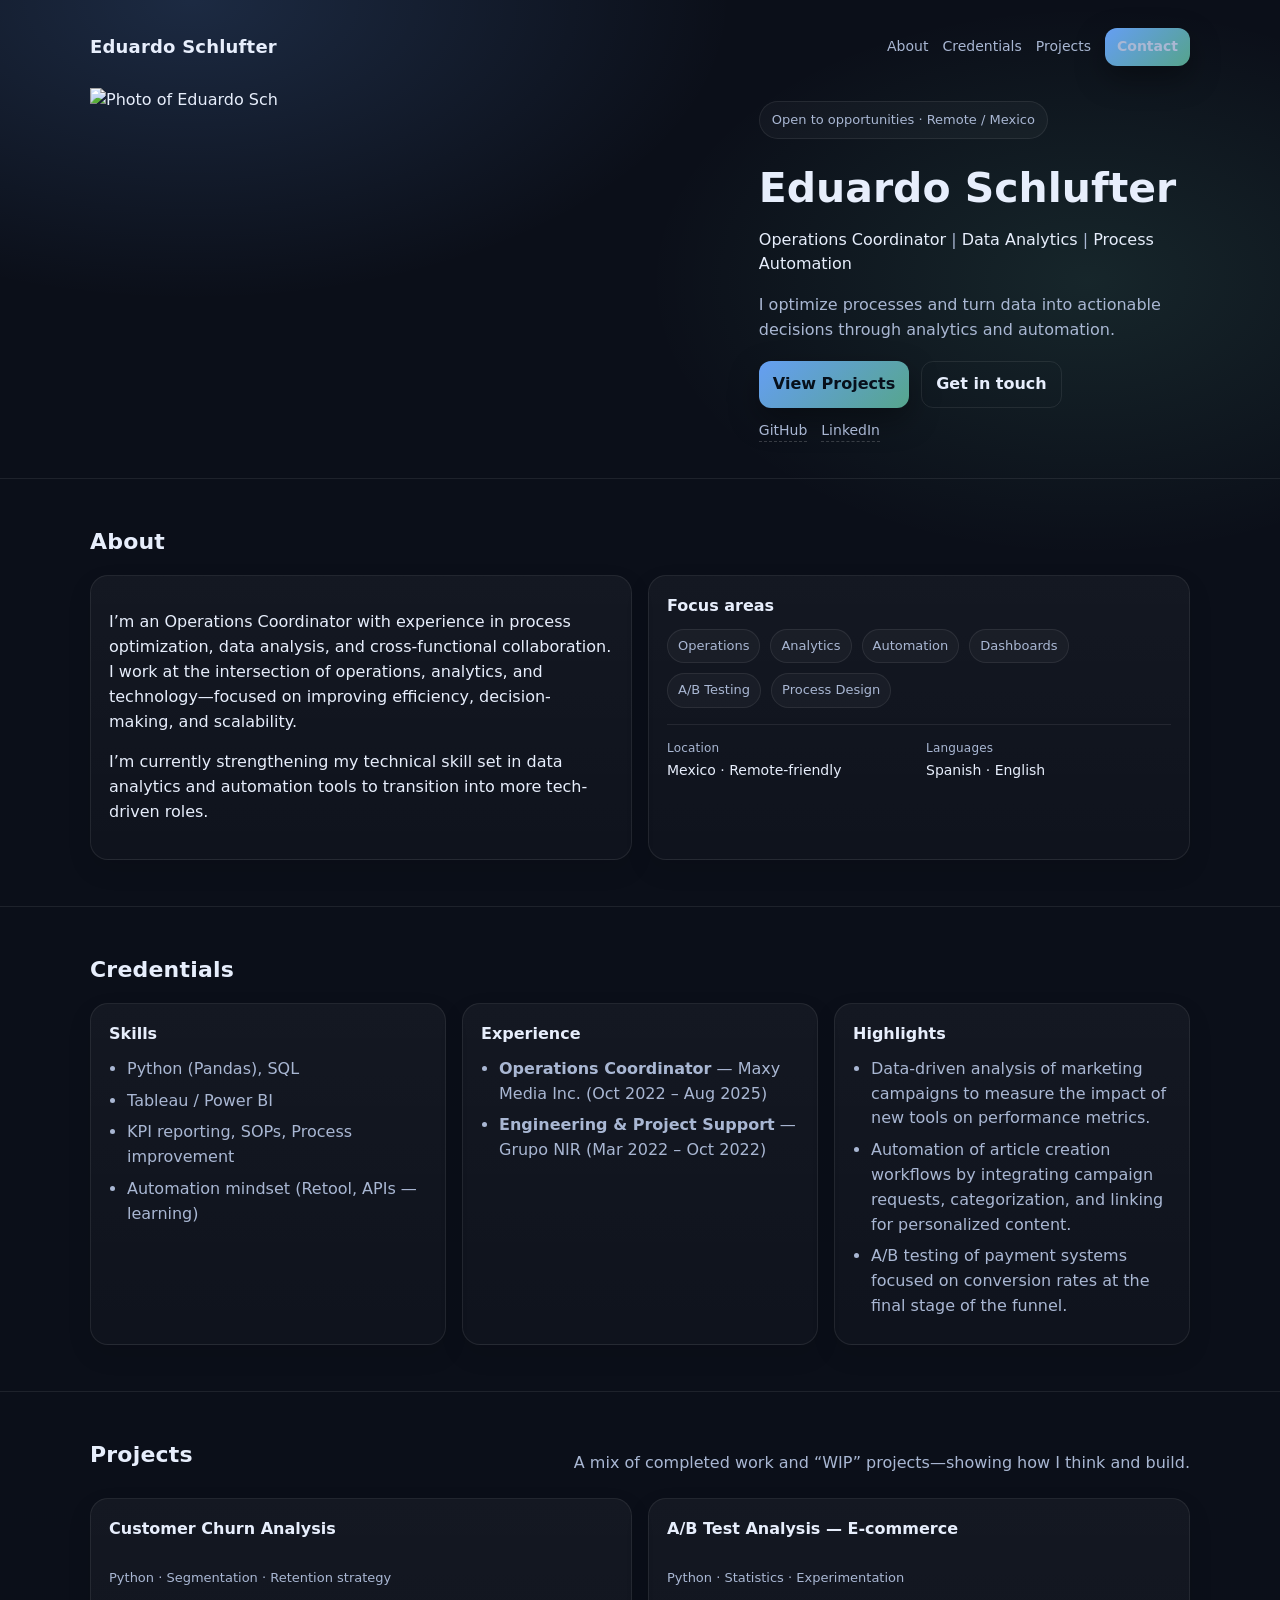
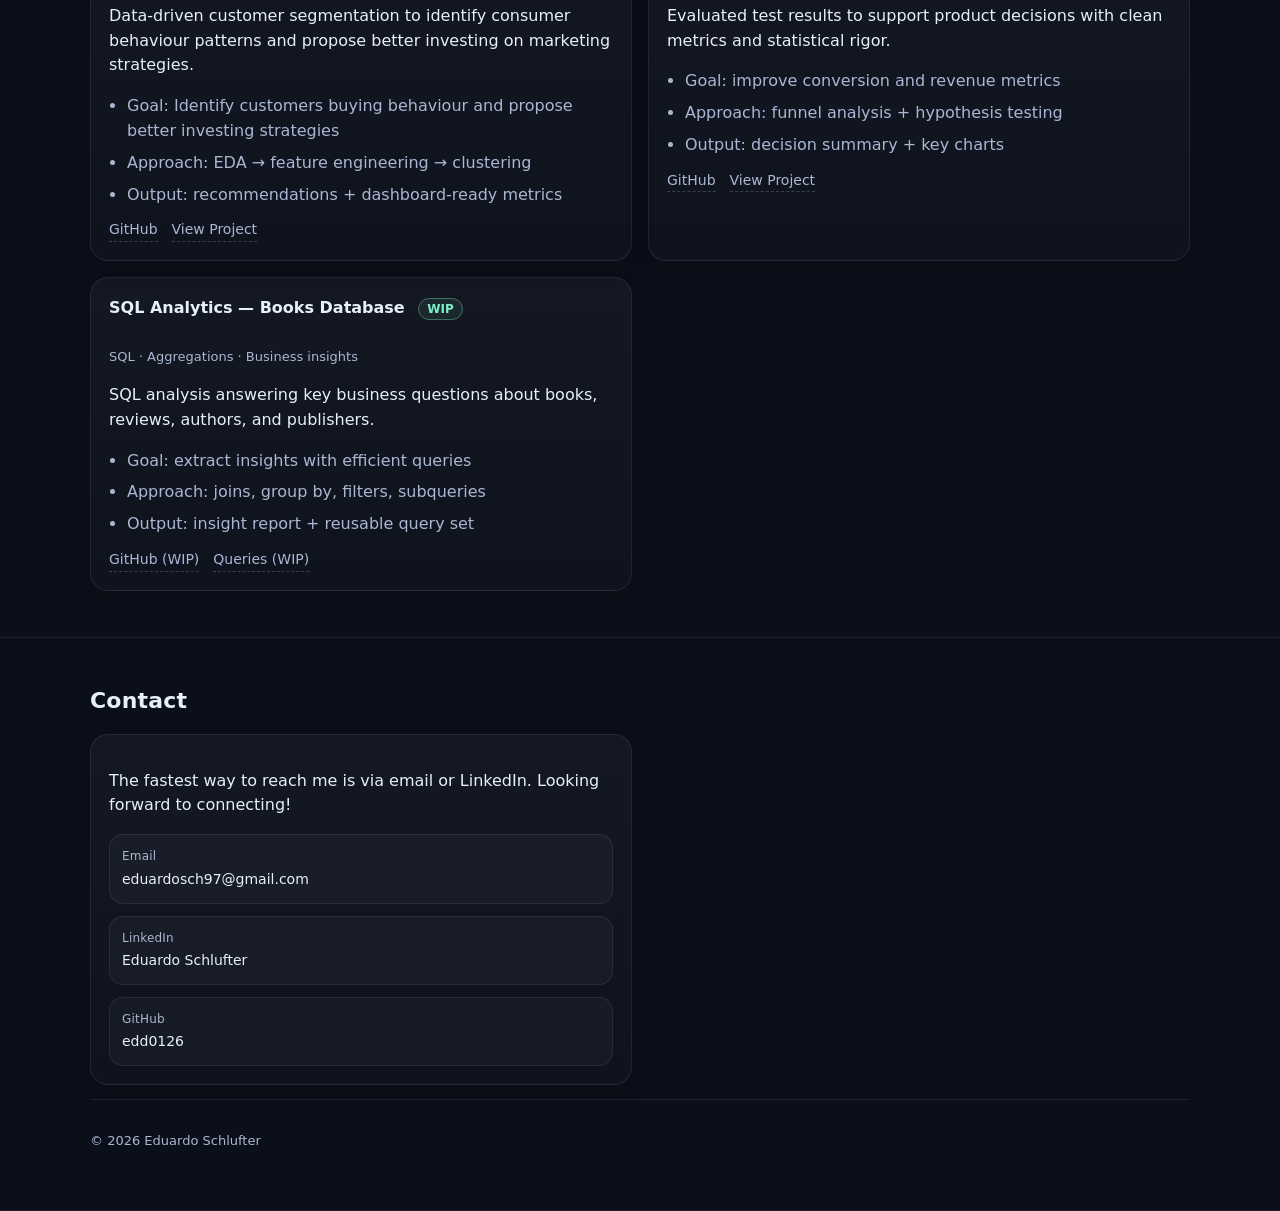
==== index.html @ a1ce22b4 "Update name and content in index.html" ====
<!doctype html>
<html lang="en">
<head>
  <meta charset="UTF-8" />
  <meta name="viewport" content="width=device-width, initial-scale=1.0" />
  <title>Eduardo Sch — Portfolio</title>
  <meta name="description" content="Eduardo Sch — Operations & Data Analytics Portfolio" />
  <link rel="stylesheet" href="style.css" />
</head>

<body>
  <header class="site-header" id="top">
    <div class="container">
      <nav class="nav">
        <a class="brand" href="#top">Eduardo Schlufter</a>

        <div class="nav-links">
          <a href="#about">About</a>
          <a href="#credentials">Credentials</a>
          <a href="#projects">Projects</a>
          <a href="#contact" class="btn btn-small">Contact</a>
        </div>
      </nav>

  <section class="hero hero-photo">
   <div class="hero-photo-left">
    <img class="avatar" src="p-pic.jpg" alt="Photo of Eduardo Sch" />
   </div>

   <div class="hero-photo-right">
    <p class="pill">Open to opportunities · Remote / Mexico</p>

    <h1 class="name">Eduardo Schlufter</h1>
    <p class="role">Operations Coordinator <span class="muted">|</span> Data Analytics <span class="muted">|</span> Process Automation</p>

    <p class="subtitle">
      I optimize processes and turn data into actionable decisions through analytics and automation.
    </p>

   <div class="hero-cta">
      <a class="btn" href="#projects">View Projects</a>
      <a class="btn btn-ghost" href="#contact">Get in touch</a>
   </div>

   <div class="quick-links">
      <a href="https://github.com/edd0126" target="_blank" rel="noreferrer">GitHub</a>
      <a href="#" target="_blank" rel="noreferrer">LinkedIn</a>
   </div>
  </div>
  </section>
    </div>
  </header>

  <main>
    <section class="section" id="about">
      <div class="container">
        <h2>About</h2>
        <div class="grid-2">
          <div class="card">
            <p>
              I’m an Operations Coordinator with experience in process optimization, data analysis, and cross-functional
              collaboration. I work at the intersection of operations, analytics, and technology—focused on improving
              efficiency, decision-making, and scalability.
            </p>
            <p>
              I’m currently strengthening my technical skill set in data analytics and automation tools to transition into
              more tech-driven roles.
            </p>
          </div>

          <div class="card">
            <h3>Focus areas</h3>
            <div class="tags">
              <span class="tag">Operations</span>
              <span class="tag">Analytics</span>
              <span class="tag">Automation</span>
              <span class="tag">Dashboards</span>
              <span class="tag">A/B Testing</span>
              <span class="tag">Process Design</span>
            </div>

            <div class="mini">
              <div>
                <div class="mini-label">Location</div>
                <div class="mini-value">Mexico · Remote-friendly</div>
              </div>
              <div>
                <div class="mini-label">Languages</div>
                <div class="mini-value">Spanish · English</div>
              </div>
            </div>
          </div>
        </div>
      </div>
    </section>

    <section class="section" id="credentials">
      <div class="container">
        <h2>Credentials</h2>

        <div class="grid-3">
          <div class="card">
            <h3>Skills</h3>
            <ul class="bullets">
              <li>Python (Pandas), SQL</li>
              <li>Tableau / Power BI</li>
              <li>KPI reporting, SOPs, Process improvement</li>
              <li>Automation mindset (Retool, APIs — learning)</li>
            </ul>
          </div>

          <div class="card">
            <h3>Experience</h3>
            <ul class="bullets">
              <li><strong>Operations Coordinator</strong> — Maxy Media Inc. (Oct 2022 – Aug 2025)</li>
              <li><strong>Engineering & Project Support</strong> — Grupo NIR (Mar 2022 – Oct 2022)</li>
            </ul>
          </div>

          <div class="card">
            <h3>Highlights</h3>
            <ul class="bullets">
              <li>Data-driven analysis of marketing campaigns to measure the impact of new tools on performance metrics.</li>
              <li>Automation of article creation workflows by integrating campaign requests, categorization, and linking for personalized content.</li>
              <li>A/B testing of payment systems focused on conversion rates at the final stage of the funnel.</li>
            </ul>
          </div>
        </div>
      </div>
    </section>

    <section class="section" id="projects">
      <div class="container">
        <div class="section-head">
          <h2>Projects</h2>
          <p class="section-subtitle">A mix of completed work and “WIP” projects—showing how I think and build.</p>
        </div>

        <div class="projects-grid">
          <article class="card project">
            <div class="project-top">
              <h3>Customer Churn Analysis</h3>
              <p class="project-meta">Python · Segmentation · Retention strategy</p>
            </div>
            <p>
              Data-driven customer segmentation to identify consumer behaviour patterns and propose better investing on marketing strategies.
            </p>
            <ul class="bullets">
              <li>Goal: Identify customers buying behaviour and propose better investing strategies</li>
              <li>Approach: EDA → feature engineering → clustering</li>
              <li>Output: recommendations + dashboard-ready metrics</li>
            </ul>
            <div class="project-links">
              <a href="https://github.com/edd0126/Business-Analysis" target="_blank" rel="noreferrer">GitHub</a>
              <a href="#" target="_blank" rel="noreferrer">View Project</a>
            </div>
          </article>

          <article class="card project">
            <div class="project-top">
              <h3>A/B Test Analysis — E-commerce</h3>
              <p class="project-meta">Python · Statistics · Experimentation</p>
            </div>
            <p>
              Evaluated test results to support product decisions with clean metrics and statistical rigor.
            </p>
            <ul class="bullets">
              <li>Goal: improve conversion and revenue metrics</li>
              <li>Approach: funnel analysis + hypothesis testing</li>
              <li>Output: decision summary + key charts</li>
            </ul>
            <div class="project-links">
              <a href="https://github.com/edd0126/Test-A-A-B/tree/main" target="_blank" rel="noreferrer">GitHub</a>
              <a href="#" target="_blank" rel="noreferrer">View Project</a>
            </div>
          </article>

          <article class="card project">
            <div class="project-top">
              <h3>SQL Analytics — Books Database <span class="badge">WIP</span></h3>
              <p class="project-meta">SQL · Aggregations · Business insights</p>
            </div>
            <p>
              SQL analysis answering key business questions about books, reviews, authors, and publishers.
            </p>
            <ul class="bullets">
              <li>Goal: extract insights with efficient queries</li>
              <li>Approach: joins, group by, filters, subqueries</li>
              <li>Output: insight report + reusable query set</li>
            </ul>
            <div class="project-links">
              <a href="#" target="_blank" rel="noreferrer">GitHub (WIP)</a> 
              <a href="#" target="_blank" rel="noreferrer">Queries (WIP)</a> 
            </div>
          </article>
        </div>
      </div>
    </section>

    <section class="section" id="contact">
      <div class="container">
        <h2>Contact</h2>

        <div class="grid-2">
          <div class="card">
            <p>
              The fastest way to reach me is via email or LinkedIn. Looking forward to connecting!
            </p>

            <div class="contact-list">
              <div class="contact-item">
                <div class="mini-label">Email</div>
                <div class="mini-value"><a href="eduardosch97@gmail.com">eduardosch97@gmail.com</a></div>
              </div>

              <div class="contact-item">
                <div class="mini-label">LinkedIn</div>
                <div class="mini-value"><a href="https://www.linkedin.com/in/eduardo-schlufter-704889116/" target="_blank" rel="noreferrer">Eduardo Schlufter</a></div>
              </div>

              <div class="contact-item">
                <div class="mini-label">GitHub</div>
                <div class="mini-value"><a href="https://github.com/edd0126" target="_blank" rel="noreferrer">edd0126</a></div>
              </div>
            </div>
          </div>
        </div>
        <footer class="footer">
          <p class="muted small">© <span id="year"></span> Eduardo Schlufter</p>
        </footer>
      </div>
    </section>
  </main>

  <script>
    document.getElementById("year").textContent = new Date().getFullYear();
  </script>
</body>
</html>
---- style.css ----
:root{
  --bg: #0b0f19;
  --panel: #0f1629;
  --panel2: #111b33;
  --text: #e7eefc;
  --muted: #a9b7d3;
  --line: rgba(255,255,255,.08);
  --accent: #6aa6ff;
  --accent2: #7cf1c7;
  --shadow: 0 12px 30px rgba(0,0,0,.35);
  --radius: 18px;
}

*{ box-sizing:border-box; }
html{ scroll-behavior:smooth; }
body{
  margin:0;
  font-family: ui-sans-serif, system-ui, -apple-system, Segoe UI, Roboto, Helvetica, Arial, "Apple Color Emoji","Segoe UI Emoji";
  background: radial-gradient(900px 500px at 15% 0%, rgba(106,166,255,.18), transparent 60%),
              radial-gradient(800px 500px at 85% 10%, rgba(124,241,199,.10), transparent 55%),
              var(--bg);
  color: var(--text);
  line-height:1.55;
}

a{ color: var(--text); text-decoration:none; }
a:hover{ color: var(--accent); }

.container{
  width: min(1100px, calc(100% - 40px));
  margin: 0 auto;
}

.site-header{
  padding: 22px 0 36px;
  border-bottom: 1px solid var(--line);
}

.nav{
  display:flex;
  justify-content:space-between;
  align-items:center;
  gap:16px;
  padding: 6px 0 22px;
}

.brand{
  font-weight: 700;
  letter-spacing: .2px;
  font-size: 18px;
}

.nav-links{
  display:flex;
  align-items:center;
  gap: 14px;
}

.nav-links a{
  font-size: 14px;
  color: var(--muted);
}
.nav-links a:hover{ color: var(--text); }

.hero{
  display:grid;
  grid-template-columns: 1.2fr .8fr;
  gap: 22px;
  align-items: start;
}

.pill{
  display:inline-block;
  padding: 8px 12px;
  border: 1px solid var(--line);
  border-radius: 999px;
  color: var(--muted);
  font-size: 13px;
  background: rgba(255,255,255,.03);
}

h1{
  margin: 14px 0 10px;
  font-size: clamp(28px, 3.2vw, 42px);
  line-height: 1.12;
}

.muted{ color: var(--muted); }
.subtitle{
  margin: 0 0 18px;
  color: var(--muted);
  max-width: 58ch;
}

.hero-cta{
  display:flex;
  gap: 12px;
  flex-wrap: wrap;
  margin: 10px 0 10px;
}

.btn{
  display:inline-flex;
  align-items:center;
  justify-content:center;
  padding: 10px 14px;
  border-radius: 12px;
  background: linear-gradient(135deg, rgba(106,166,255,.95), rgba(124,241,199,.65));
  color: #07101b;
  font-weight: 700;
  border: 0;
  box-shadow: var(--shadow);
}

.btn:hover{ filter: brightness(1.03); color:#07101b; }
.btn-ghost{
  background: transparent;
  color: var(--text);
  border: 1px solid var(--line);
  box-shadow: none;
}
.btn-ghost:hover{ color: var(--accent); border-color: rgba(106,166,255,.35); }

.btn-small{
  padding: 8px 12px;
  font-size: 13px;
}

.quick-links{
  display:flex;
  gap: 14px;
  flex-wrap: wrap;
  margin-top: 12px;
}
.quick-links a{
  color: var(--muted);
  font-size: 14px;
  border-bottom: 1px dashed rgba(255,255,255,.18);
}
.quick-links a:hover{ color: var(--text); border-bottom-color: rgba(106,166,255,.6); }

.section{
  padding: 46px 0;
  border-bottom: 1px solid var(--line);
}

.section h2{
  margin: 0 0 16px;
  font-size: 22px;
  letter-spacing: .2px;
}

.section-head{
  display:flex;
  align-items:end;
  justify-content:space-between;
  gap: 14px;
  flex-wrap: wrap;
}

.section-subtitle{
  color: var(--muted);
  margin: 0 0 12px;
  max-width: 62ch;
}

.grid-2{
  display:grid;
  grid-template-columns: 1fr 1fr;
  gap: 16px;
}

.grid-3{
  display:grid;
  grid-template-columns: repeat(3, 1fr);
  gap: 16px;
}

.card{
  background: linear-gradient(180deg, rgba(255,255,255,.04), rgba(255,255,255,.02));
  border: 1px solid var(--line);
  border-radius: var(--radius);
  padding: 18px;
  box-shadow: rgba(0,0,0,.10) 0 10px 25px;
}

.card-highlight{
  background: linear-gradient(180deg, rgba(106,166,255,.10), rgba(124,241,199,.05));
}

h3{
  margin: 0 0 10px;
  font-size: 16px;
}

.bullets{
  margin: 10px 0 0;
  padding-left: 18px;
  color: var(--muted);
}
.bullets li{ margin: 7px 0; }

.tags{
  display:flex;
  flex-wrap: wrap;
  gap: 10px;
  margin-top: 10px;
}

.tag{
  font-size: 13px;
  padding: 6px 10px;
  border-radius: 999px;
  border: 1px solid var(--line);
  color: var(--muted);
  background: rgba(255,255,255,.03);
}

.mini{
  display:grid;
  grid-template-columns: 1fr 1fr;
  gap: 14px;
  margin-top: 16px;
  padding-top: 14px;
  border-top: 1px solid var(--line);
}

.mini-label{
  color: var(--muted);
  font-size: 12px;
  letter-spacing: .2px;
}

.mini-value{
  font-size: 14px;
  margin-top: 3px;
}

.projects-grid{
  display:grid;
  grid-template-columns: repeat(2, 1fr);
  gap: 16px;
  margin-top: 10px;
}

.project .project-meta{
  margin: 6px 0 0;
  color: var(--muted);
  font-size: 13px;
}

.project-top{
  display:flex;
  justify-content:space-between;
  align-items:baseline;
  gap: 10px;
  flex-wrap: wrap;
}

.badge{
  font-size: 12px;
  padding: 3px 8px;
  border-radius: 999px;
  border: 1px solid rgba(124,241,199,.35);
  color: var(--accent2);
  background: rgba(124,241,199,.08);
  margin-left: 8px;
}

.project-links{
  display:flex;
  gap: 14px;
  flex-wrap: wrap;
  margin-top: 12px;
}
.project-links a{
  font-size: 14px;
  color: var(--muted);
  border-bottom: 1px dashed rgba(255,255,255,.18);
}
.project-links a:hover{ color: var(--text); border-bottom-color: rgba(106,166,255,.6); }

.note{
  margin-top: 18px;
  padding: 14px 16px;
  border-radius: var(--radius);
  border: 1px solid var(--line);
  background: rgba(255,255,255,.03);
  color: var(--muted);
}

.contact-list{
  display:grid;
  gap: 12px;
  margin-top: 14px;
}

.contact-item{
  padding: 12px;
  border-radius: 14px;
  border: 1px solid var(--line);
  background: rgba(255,255,255,.03);
}

.small{ font-size: 13px; }

.copybox{
  font-family: ui-monospace, SFMono-Regular, Menlo, Monaco, Consolas, "Liberation Mono", "Courier New", monospace;
  font-size: 13px;
  color: var(--muted);
  border: 1px solid var(--line);
  border-radius: 14px;
  padding: 12px;
  background: rgba(0,0,0,.20);
  white-space: pre-wrap;
}

.footer{
  padding: 18px 0 0;
  margin-top: 14px;
  border-top: 1px solid var(--line);
}

@media (max-width: 900px){
  .hero{ grid-template-columns: 1fr; }
  .grid-2{ grid-template-columns: 1fr; }
  .grid-3{ grid-template-columns: 1fr; }
  .projects-grid{ grid-template-columns: 1fr; }
  .nav-links{ gap: 10px; }
}
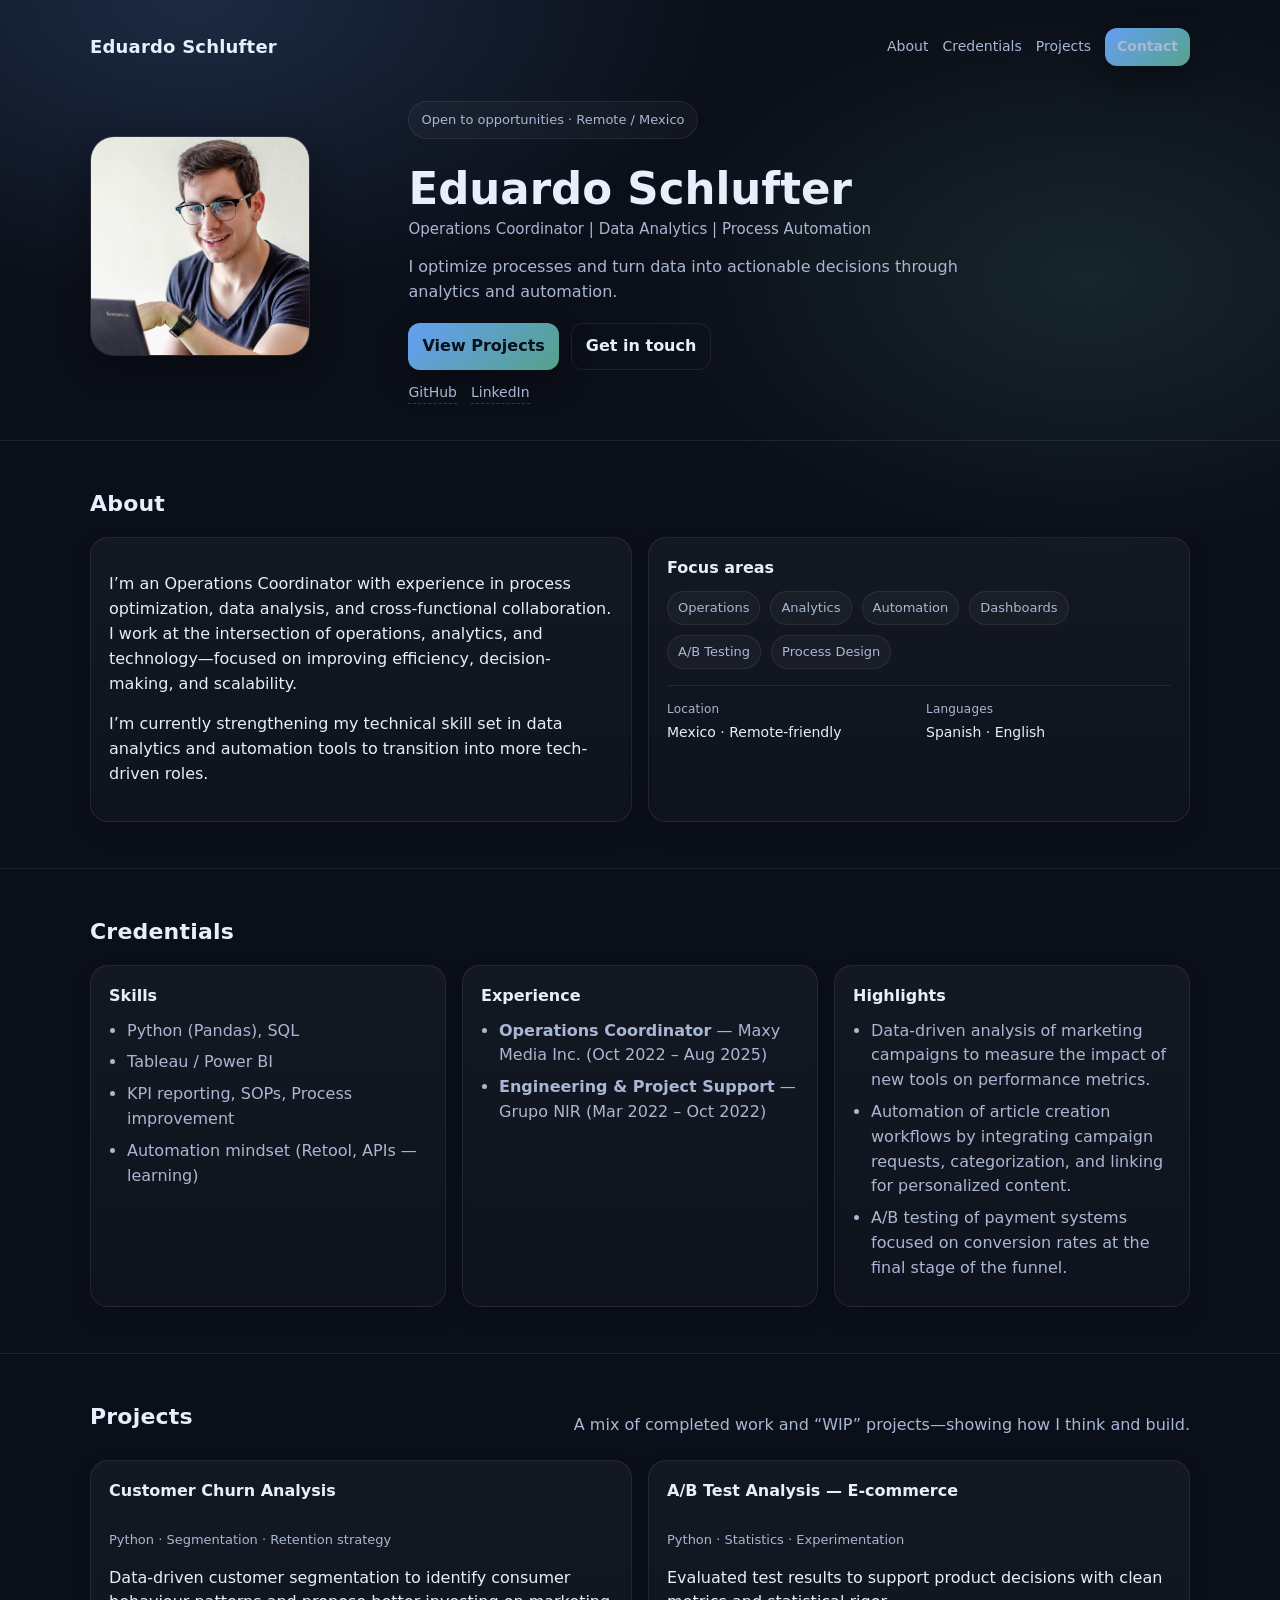
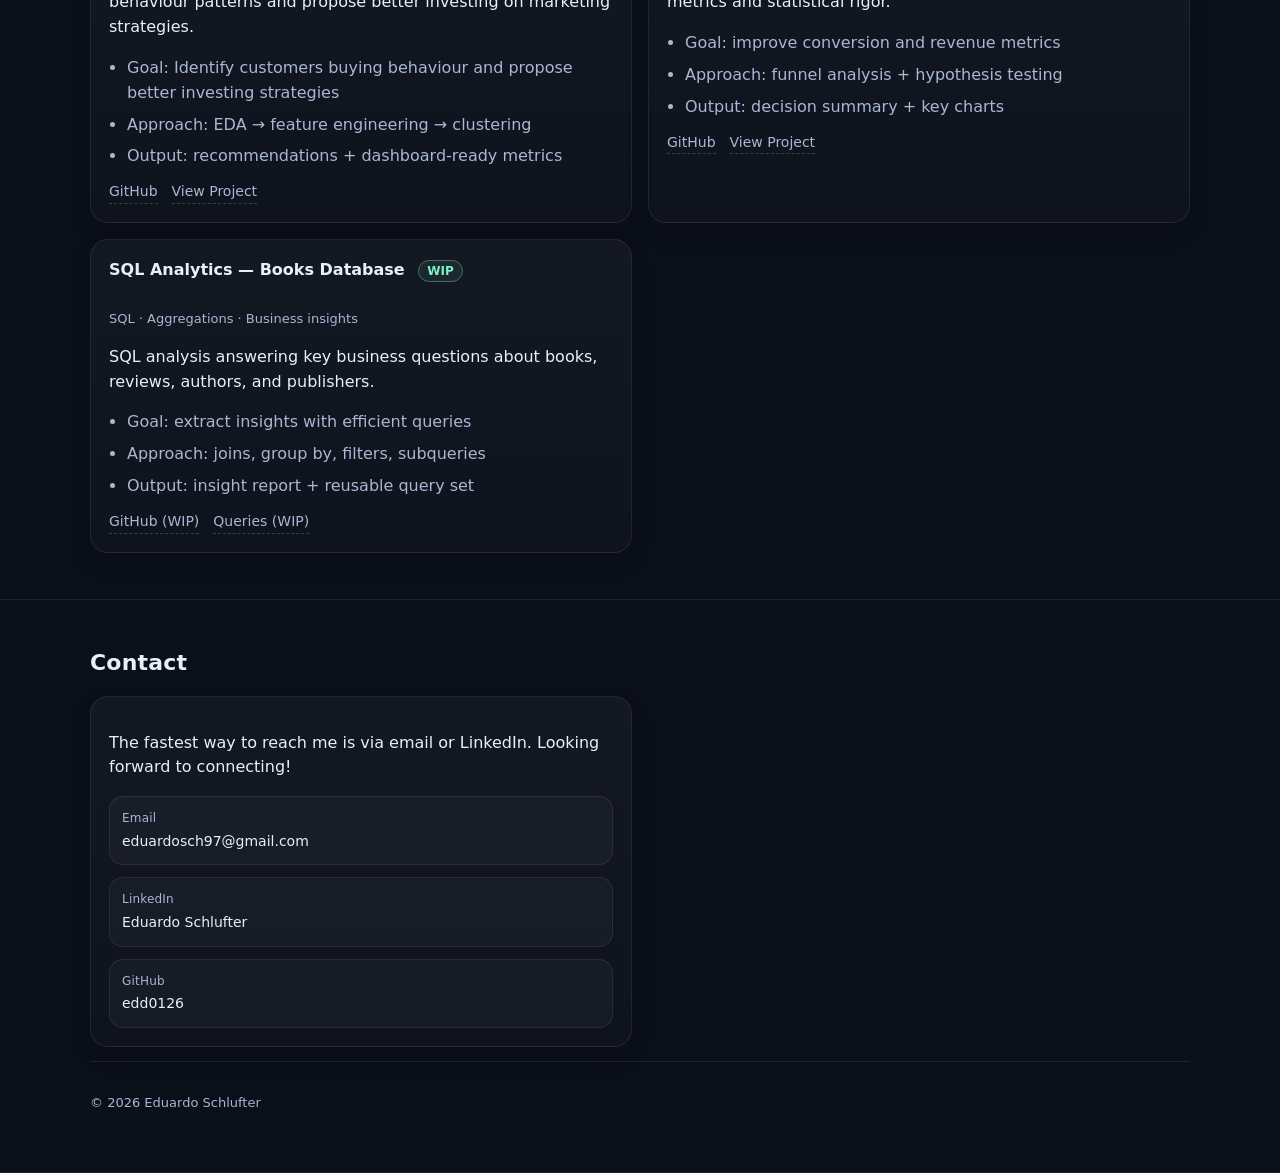
==== commit 40e4e8a9: "Update image source path for avatar" ====
--- a/index.html
+++ b/index.html
@@ -24,7 +24,7 @@
 
   <section class="hero hero-photo">
    <div class="hero-photo-left">
-    <img class="avatar" src="p-pic.jpg" alt="Photo of Eduardo Sch" />
+    <img class="avatar" src="assets/p-pic.jpg" alt="Photo of Eduardo Sch" />
    </div>
 
    <div class="hero-photo-right">
--- a/style.css
+++ b/style.css
@@ -328,3 +328,51 @@
   .projects-grid{ grid-template-columns: 1fr; }
   .nav-links{ gap: 10px; }
 }
+
+.hero-photo{
+  grid-template-columns: 0.55fr 1.45fr;
+  align-items: center;
+}
+
+.hero-photo-left{
+  display:flex;
+  justify-content:flex-start;
+}
+
+.avatar{
+  width: min(220px, 45vw);
+  aspect-ratio: 1 / 1;
+  border-radius: 24px;
+  object-fit: cover;
+  border: 1px solid var(--line);
+  box-shadow: var(--shadow);
+  background: rgba(255,255,255,.03);
+}
+
+.name{
+  margin: 14px 0 6px;
+  font-size: clamp(30px, 3.4vw, 44px);
+  line-height: 1.06;
+}
+
+.role{
+  margin: 0 0 14px;
+  color: var(--muted);
+  font-size: 15px;
+}
+
+@media (max-width: 900px){
+  .hero-photo{
+    grid-template-columns: 1fr;
+    gap: 16px;
+  }
+  .hero-photo-left{
+    justify-content:center;
+  }
+  .avatar{
+    width: min(240px, 70vw);
+  }
+  .hero-photo-right{
+    text-align: left;
+  }
+}
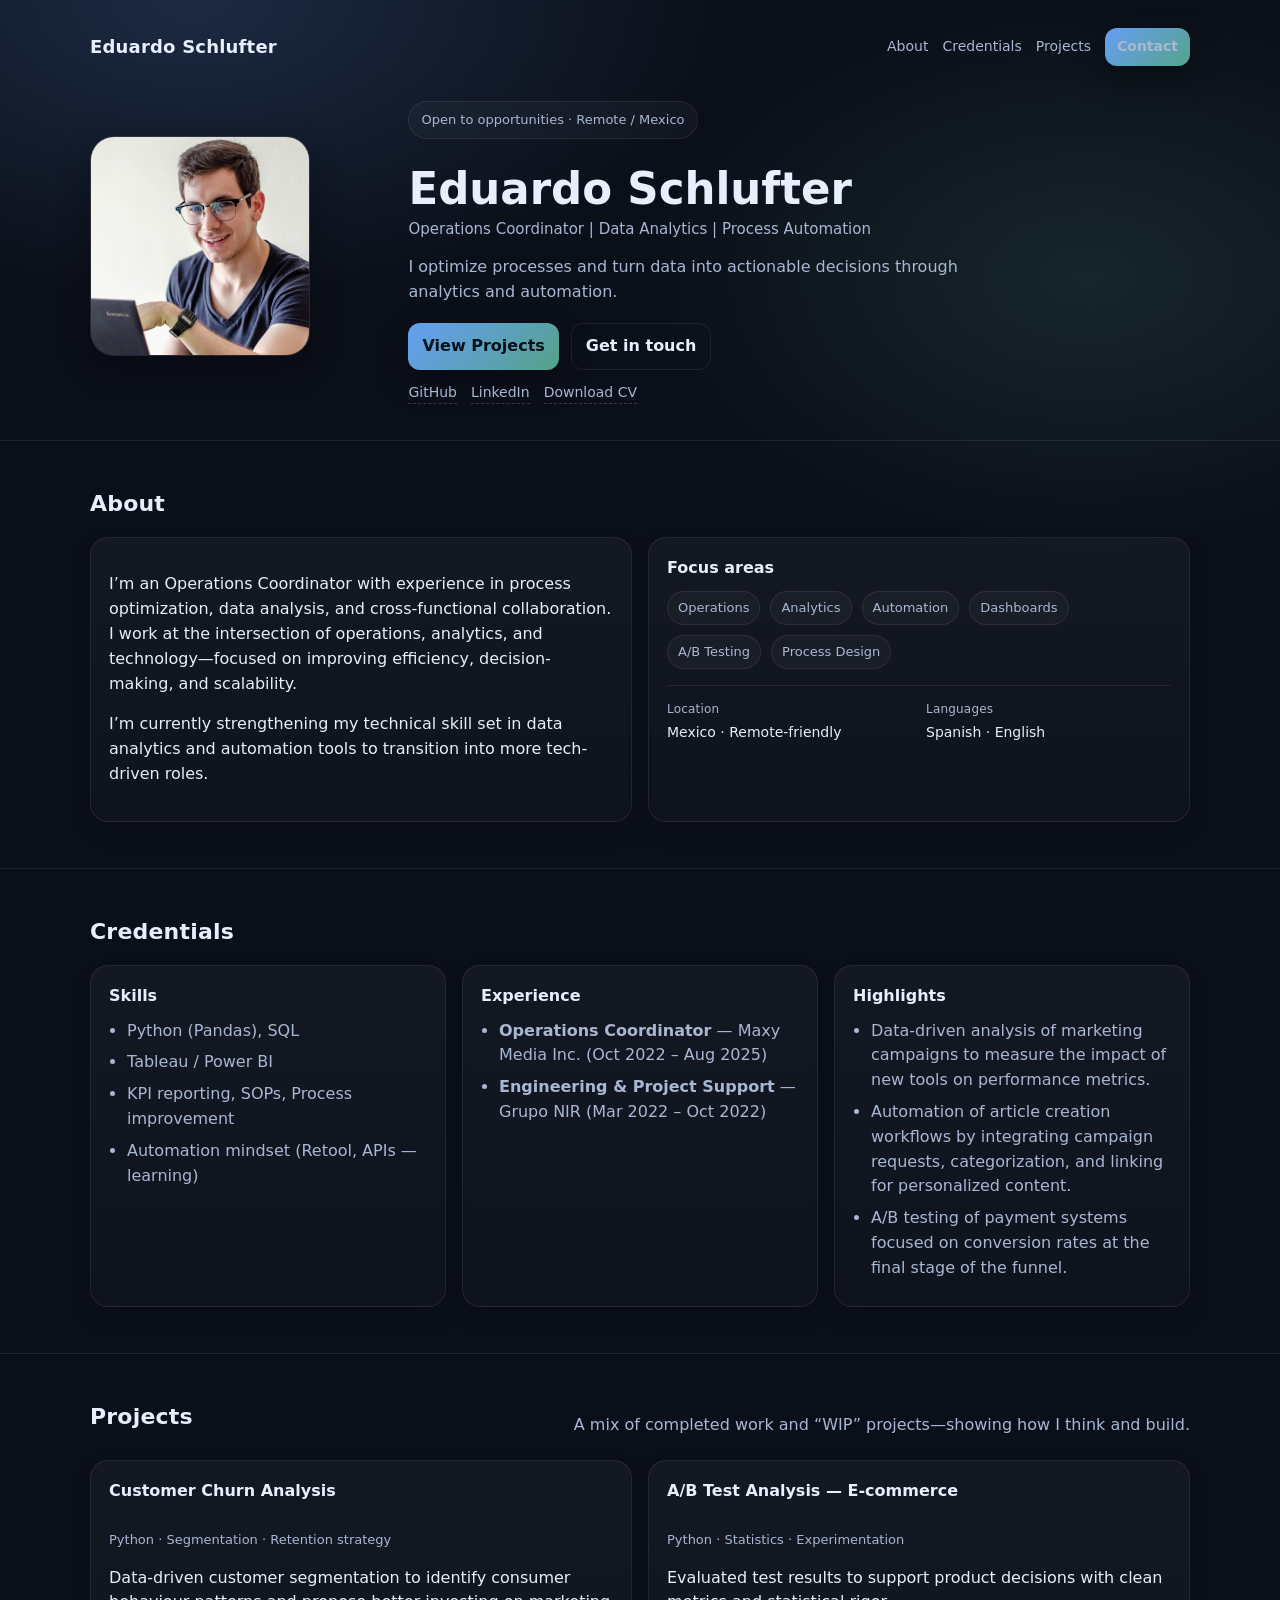
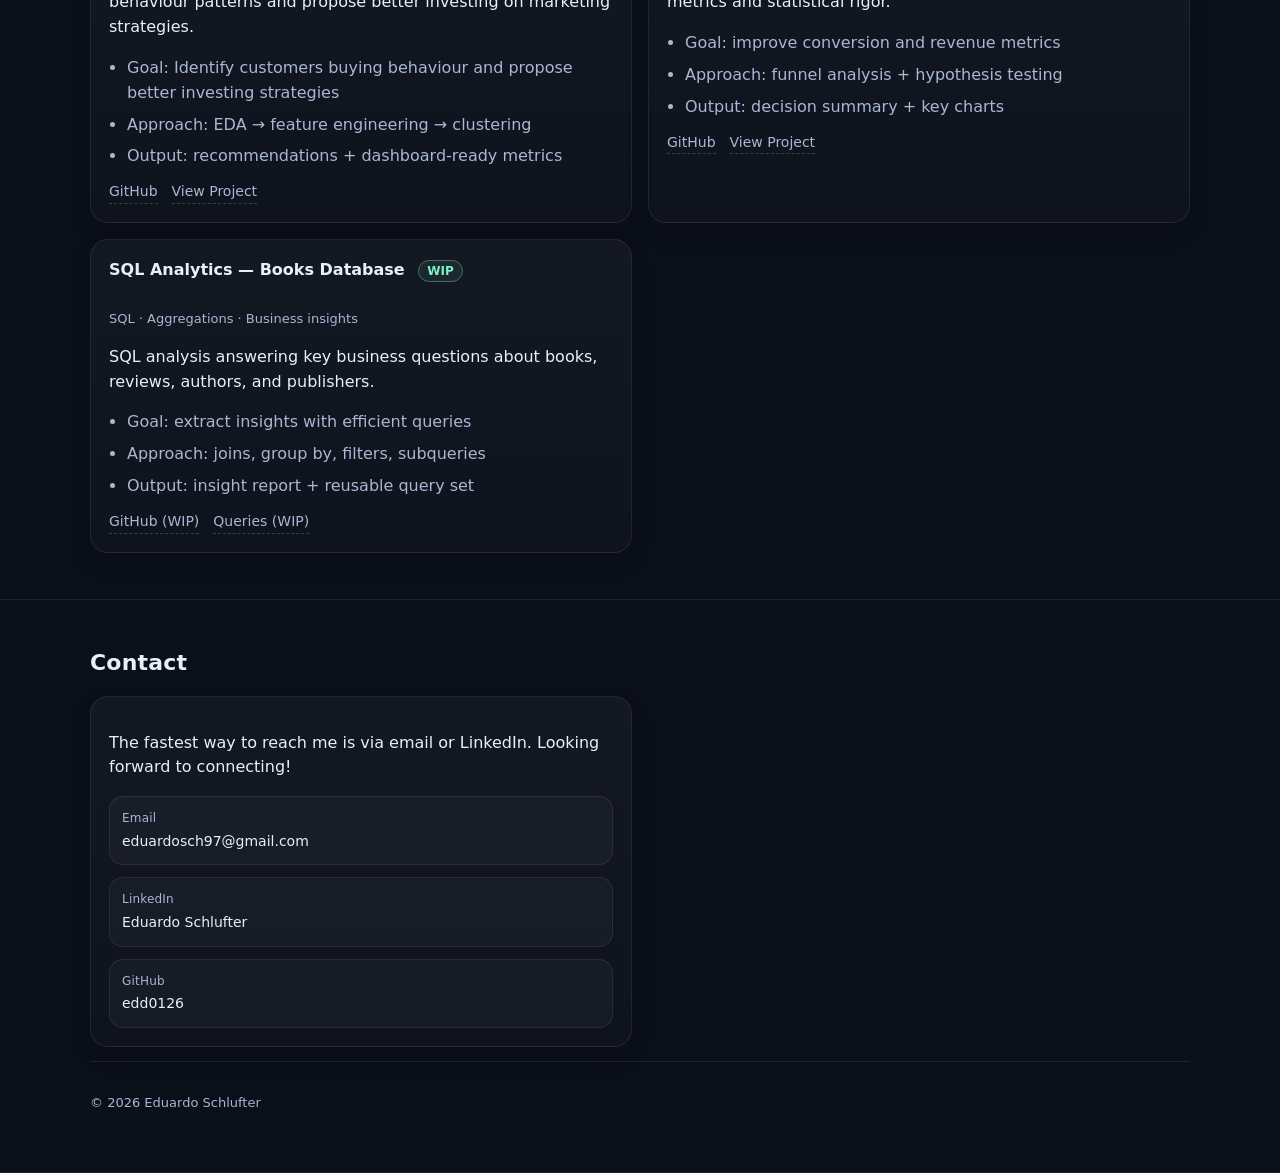
==== commit 0d1b71b1: "Added content on churn-analysis" ====
--- a/index.html
+++ b/index.html
@@ -24,7 +24,7 @@
 
   <section class="hero hero-photo">
    <div class="hero-photo-left">
-    <img class="avatar" src="assets/p-pic.jpg" alt="Photo of Eduardo Sch" />
+    <img class="avatar" src="/assets/p-pic.jpg" alt="Photo of Eduardo Sch" />
    </div>
 
    <div class="hero-photo-right">
@@ -44,7 +44,8 @@
 
    <div class="quick-links">
       <a href="https://github.com/edd0126" target="_blank" rel="noreferrer">GitHub</a>
-      <a href="#" target="_blank" rel="noreferrer">LinkedIn</a>
+      <a href="https://www.linkedin.com/in/eduardo-schlufter-704889116/" target="_blank" rel="noreferrer">LinkedIn</a>
+      <a href="https://drive.google.com/file/d/12-T_VDntnQ95_SvZIrYCv5WUB22SXpeE/view?usp=sharing" target="_blank" rel="noreferrer">Download CV</a>
    </div>
   </div>
   </section>
@@ -152,7 +153,7 @@
             </ul>
             <div class="project-links">
               <a href="https://github.com/edd0126/Business-Analysis" target="_blank" rel="noreferrer">GitHub</a>
-              <a href="#" target="_blank" rel="noreferrer">View Project</a>
+              <a href="/Projects/churn-analysis/" >View Project</a>
             </div>
           </article>
 
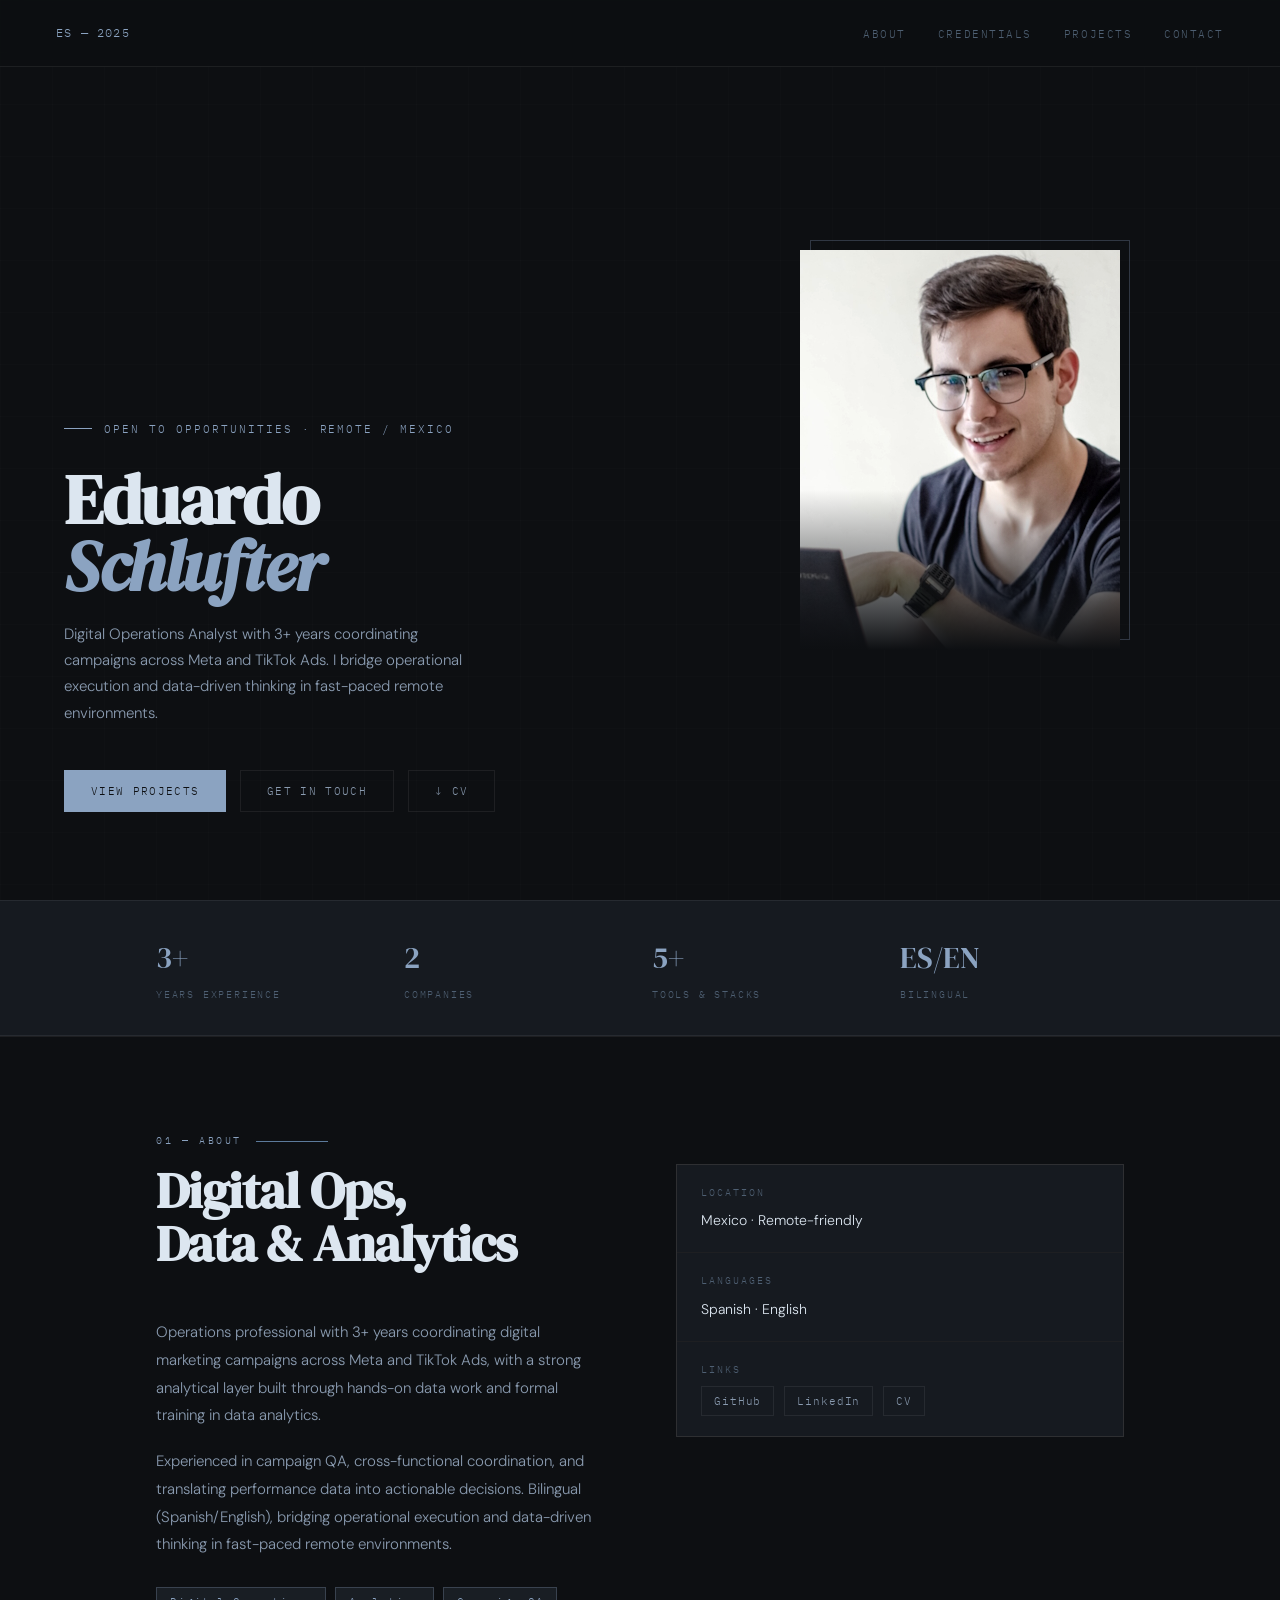
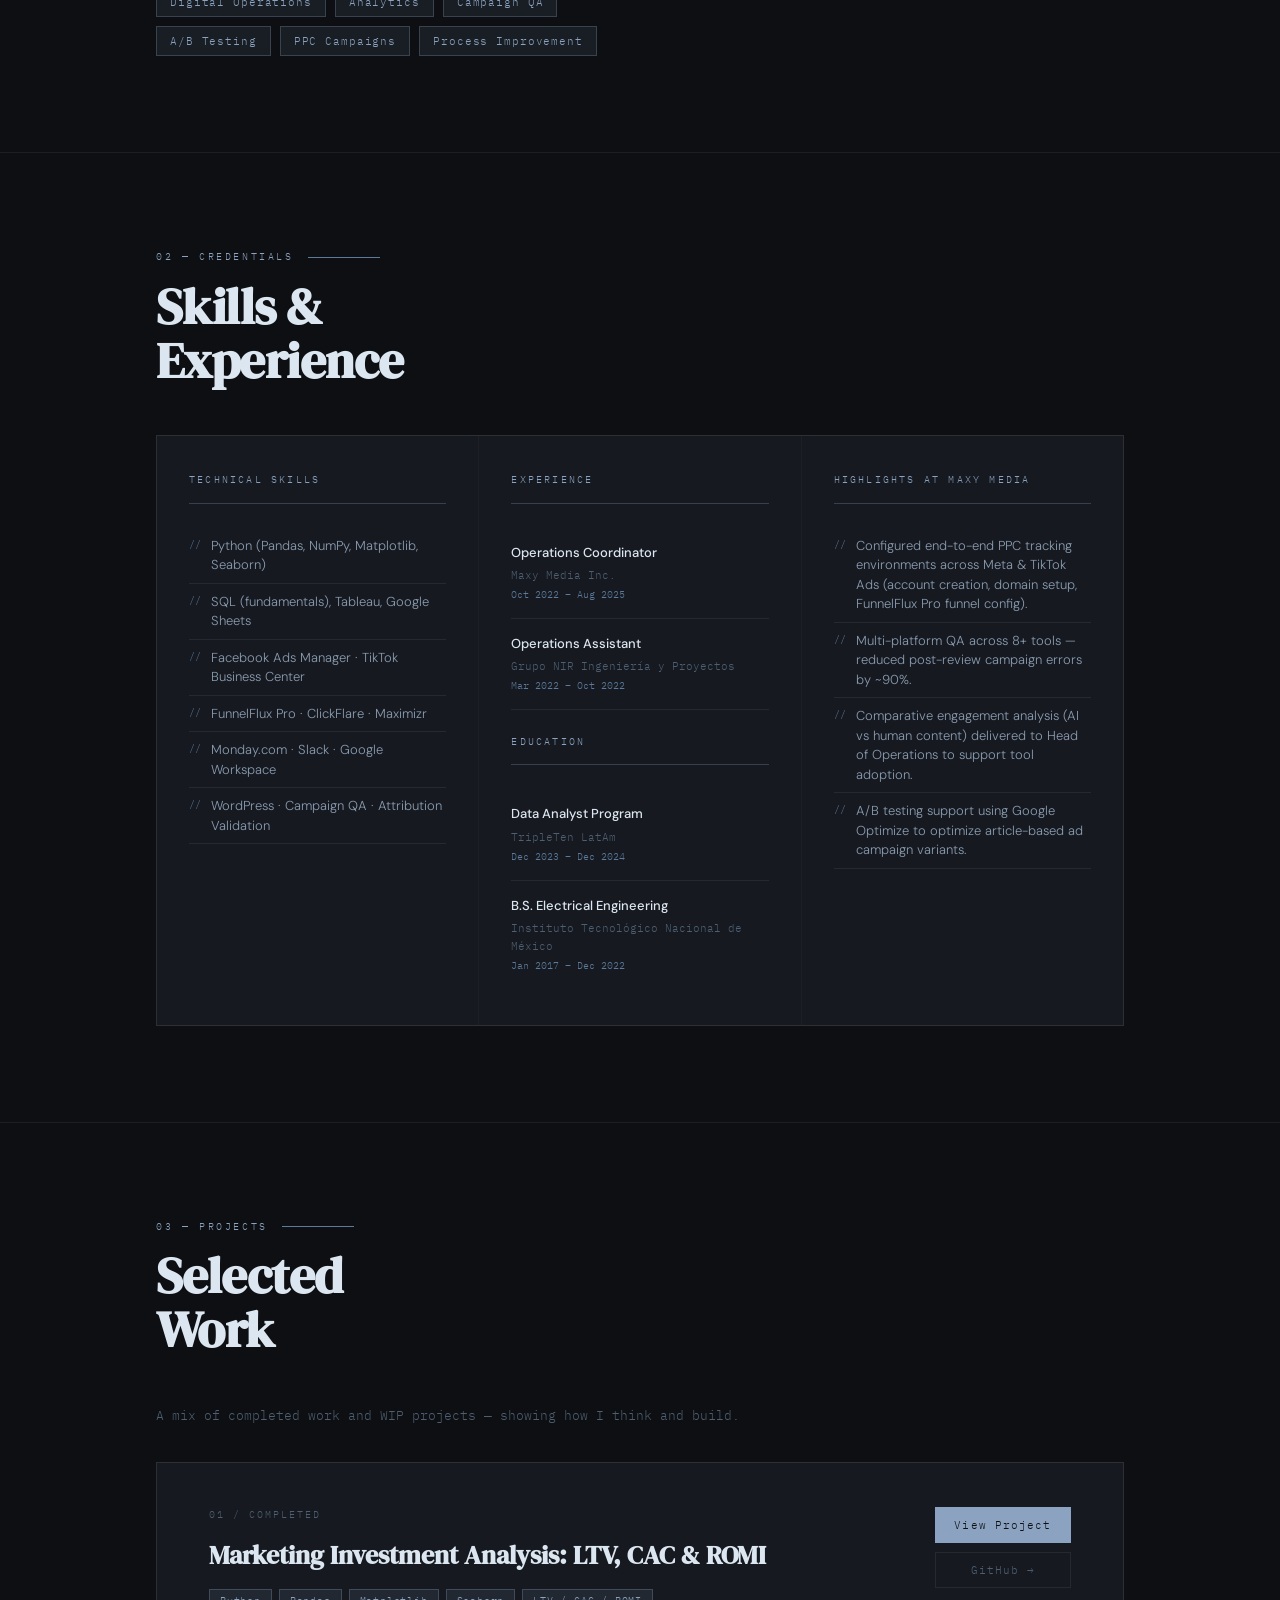
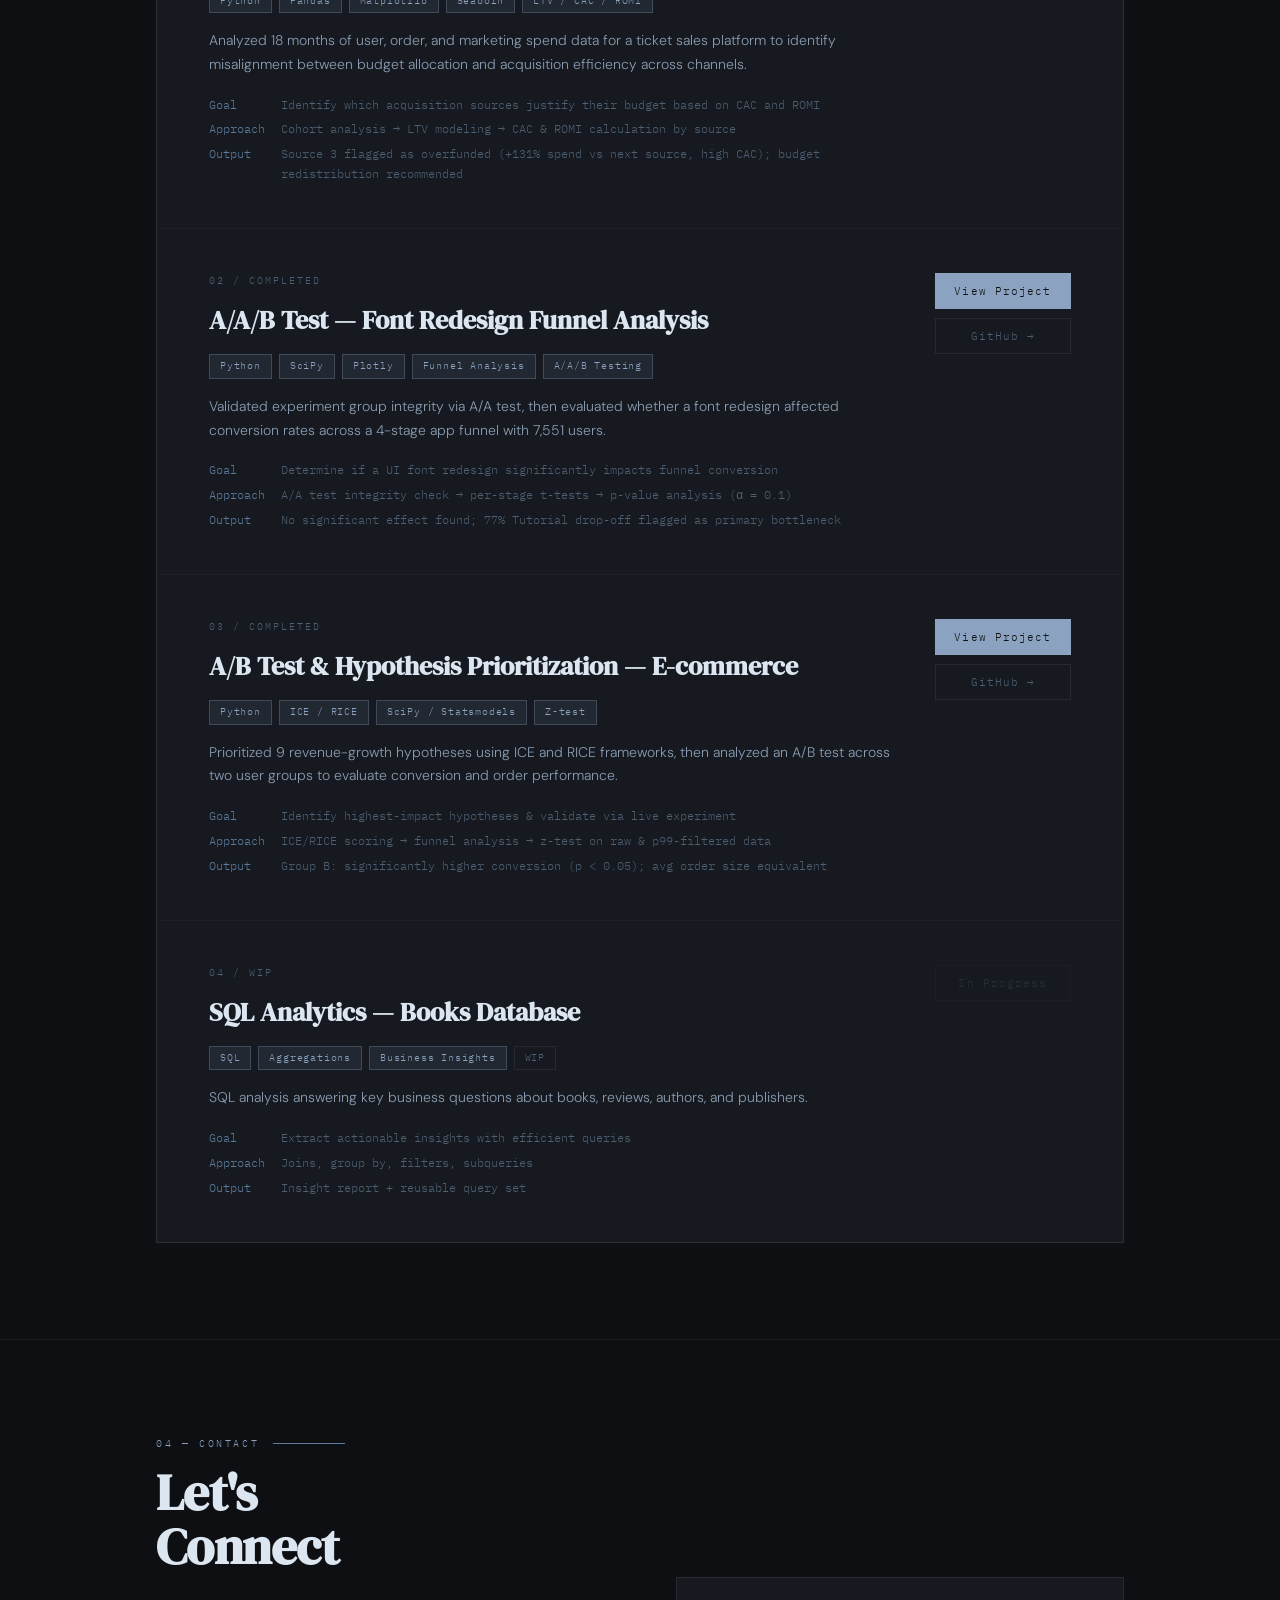
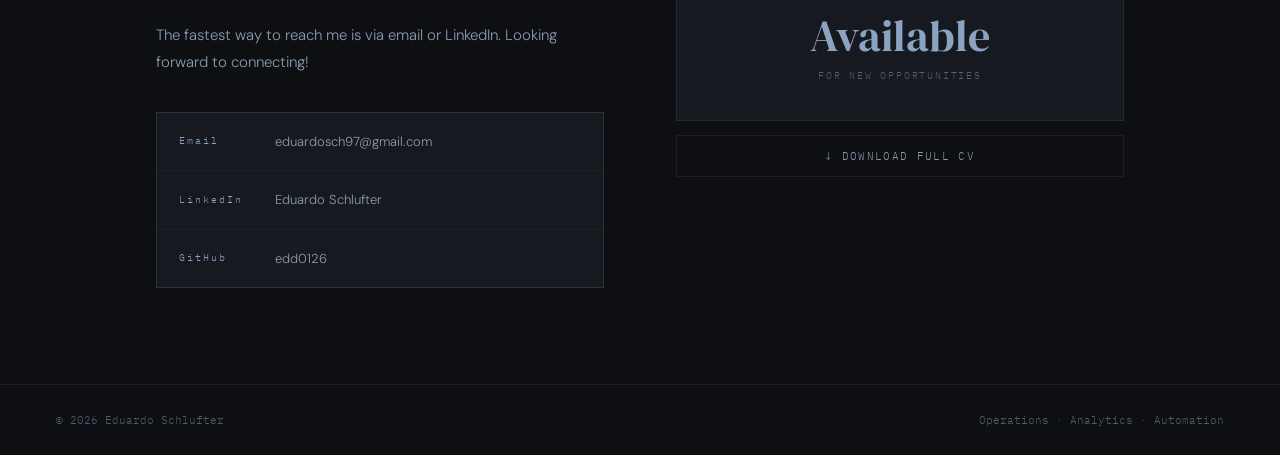
==== commit 1805e166: "Complete overhaul of the UI" ====
--- a/index.html
+++ b/index.html
@@ -1,240 +1,318 @@
-<!doctype html>
+<!DOCTYPE html>
 <html lang="en">
 <head>
   <meta charset="UTF-8" />
   <meta name="viewport" content="width=device-width, initial-scale=1.0" />
-  <title>Eduardo Sch — Portfolio</title>
-  <meta name="description" content="Eduardo Sch — Operations & Data Analytics Portfolio" />
+  <title>Eduardo Schlufter — Portfolio</title>
+  <meta name="description" content="Eduardo Schlufter — Operations Coordinator · Data Analytics · Process Automation" />
+  <link rel="preconnect" href="https://fonts.googleapis.com" />
+  <link rel="preconnect" href="https://fonts.gstatic.com" crossorigin />
+  <link href="https://fonts.googleapis.com/css2?family=DM+Serif+Display:ital@0;1&family=IBM+Plex+Mono:wght@300;400;500&family=DM+Sans:wght@300;400;500&display=swap" rel="stylesheet" />
   <link rel="stylesheet" href="style.css" />
 </head>
-
 <body>
-  <header class="site-header" id="top">
-    <div class="container">
-      <nav class="nav">
-        <a class="brand" href="#top">Eduardo Schlufter</a>
-
-        <div class="nav-links">
-          <a href="#about">About</a>
-          <a href="#credentials">Credentials</a>
-          <a href="#projects">Projects</a>
-          <a href="#contact" class="btn btn-small">Contact</a>
-        </div>
-      </nav>
-
-  <section class="hero hero-photo">
-   <div class="hero-photo-left">
-    <img class="avatar" src="/assets/p-pic.jpg" alt="Photo of Eduardo Sch" />
-   </div>
-
-   <div class="hero-photo-right">
-    <p class="pill">Open to opportunities · Remote / Mexico</p>
-
-    <h1 class="name">Eduardo Schlufter</h1>
-    <p class="role">Operations Coordinator <span class="muted">|</span> Data Analytics <span class="muted">|</span> Process Automation</p>
-
-    <p class="subtitle">
-      I optimize processes and turn data into actionable decisions through analytics and automation.
-    </p>
-
-   <div class="hero-cta">
-      <a class="btn" href="#projects">View Projects</a>
-      <a class="btn btn-ghost" href="#contact">Get in touch</a>
-   </div>
-
-   <div class="quick-links">
-      <a href="https://github.com/edd0126" target="_blank" rel="noreferrer">GitHub</a>
-      <a href="https://www.linkedin.com/in/eduardo-schlufter-704889116/" target="_blank" rel="noreferrer">LinkedIn</a>
-      <a href="https://drive.google.com/file/d/12-T_VDntnQ95_SvZIrYCv5WUB22SXpeE/view?usp=sharing" target="_blank" rel="noreferrer">Download CV</a>
-   </div>
+
+  <nav>
+    <a href="#top" class="nav-logo">ES — 2025</a>
+    <ul class="nav-links">
+      <li><a href="#about">About</a></li>
+      <li><a href="#credentials">Credentials</a></li>
+      <li><a href="#projects">Projects</a></li>
+      <li><a href="#contact">Contact</a></li>
+    </ul>
+  </nav>
+
+  <!-- ── HERO ── -->
+  <section class="hero" id="top" style="border-top: none;">
+    <div class="hero-left">
+      <div class="hero-tag">Open to opportunities · Remote / Mexico</div>
+      <h1 class="hero-name">Eduardo<br><em>Schlufter</em></h1>
+      <p class="hero-sub">Digital Operations Analyst with 3+ years coordinating campaigns across Meta and TikTok Ads. I bridge operational execution and data-driven thinking in fast-paced remote environments.</p>
+      <div class="hero-actions">
+        <a href="#projects" class="btn btn-primary">View Projects</a>
+        <a href="#contact" class="btn btn-outline">Get in Touch</a>
+        <a href="https://drive.google.com/file/d/12-T_VDntnQ95_SvZIrYCv5WUB22SXpeE/view?usp=sharing" target="_blank" class="btn btn-outline">↓ CV</a>
+      </div>
+    </div>
+    <div class="hero-right">
+      <div class="hero-photo-wrap">
+        <img src="assets/p-pic.jpg" alt="Eduardo Schlufter" />
+      </div>
+    </div>
+  </section>
+
+  <!-- ── STATS ── -->
+  <div class="stats-bar">
+    <div class="stats-inner">
+      <div class="reveal">
+        <div class="stat-val">3+</div>
+        <div class="stat-lbl">Years Experience</div>
+      </div>
+      <div class="reveal d1">
+        <div class="stat-val">2</div>
+        <div class="stat-lbl">Companies</div>
+      </div>
+      <div class="reveal d2">
+        <div class="stat-val">5+</div>
+        <div class="stat-lbl">Tools & Stacks</div>
+      </div>
+      <div class="reveal d3">
+        <div class="stat-val">ES/EN</div>
+        <div class="stat-lbl">Bilingual</div>
+      </div>
+    </div>
   </div>
-  </section>
-    </div>
-  </header>
-
-  <main>
-    <section class="section" id="about">
-      <div class="container">
-        <h2>About</h2>
-        <div class="grid-2">
-          <div class="card">
-            <p>
-              I’m an Operations Coordinator with experience in process optimization, data analysis, and cross-functional
-              collaboration. I work at the intersection of operations, analytics, and technology—focused on improving
-              efficiency, decision-making, and scalability.
-            </p>
-            <p>
-              I’m currently strengthening my technical skill set in data analytics and automation tools to transition into
-              more tech-driven roles.
-            </p>
-          </div>
-
-          <div class="card">
-            <h3>Focus areas</h3>
-            <div class="tags">
-              <span class="tag">Operations</span>
-              <span class="tag">Analytics</span>
-              <span class="tag">Automation</span>
-              <span class="tag">Dashboards</span>
-              <span class="tag">A/B Testing</span>
-              <span class="tag">Process Design</span>
-            </div>
-
-            <div class="mini">
-              <div>
-                <div class="mini-label">Location</div>
-                <div class="mini-value">Mexico · Remote-friendly</div>
+
+  <!-- ── ABOUT ── -->
+  <section id="about">
+    <div class="inner">
+      <div class="section-label">01 — About</div>
+      <div class="about-grid">
+        <div>
+          <h2 class="section-title reveal">Digital Ops,<br>Data & Analytics</h2>
+          <div class="about-text reveal">
+            <p>Operations professional with 3+ years coordinating digital marketing campaigns across Meta and TikTok Ads, with a strong analytical layer built through hands-on data work and formal training in data analytics.</p>
+            <p>Experienced in campaign QA, cross-functional coordination, and translating performance data into actionable decisions. Bilingual (Spanish/English), bridging operational execution and data-driven thinking in fast-paced remote environments.</p>
+          </div>
+          <div class="focus-tags reveal">
+            <span class="tag">Digital Operations</span>
+            <span class="tag">Analytics</span>
+            <span class="tag">Campaign QA</span>
+            <span class="tag">A/B Testing</span>
+            <span class="tag">PPC Campaigns</span>
+            <span class="tag">Process Improvement</span>
+          </div>
+        </div>
+        <div class="reveal">
+          <div class="meta-stack">
+            <div class="meta-item">
+              <div class="meta-item-lbl">Location</div>
+              <div class="meta-item-val">Mexico · Remote-friendly</div>
+            </div>
+            <div class="meta-item">
+              <div class="meta-item-lbl">Languages</div>
+              <div class="meta-item-val">Spanish · English</div>
+            </div>
+            <div class="meta-item">
+              <div class="meta-item-lbl">Links</div>
+              <div class="social-row">
+                <a href="https://github.com/edd0126" target="_blank" class="social-link">GitHub</a>
+                <a href="https://www.linkedin.com/in/eduardo-schlufter-704889116/" target="_blank" class="social-link">LinkedIn</a>
+                <a href="https://drive.google.com/file/d/12-T_VDntnQ95_SvZIrYCv5WUB22SXpeE/view?usp=sharing" target="_blank" class="social-link">CV</a>
               </div>
-              <div>
-                <div class="mini-label">Languages</div>
-                <div class="mini-value">Spanish · English</div>
-              </div>
-            </div>
-          </div>
-        </div>
-      </div>
-    </section>
-
-    <section class="section" id="credentials">
-      <div class="container">
-        <h2>Credentials</h2>
-
-        <div class="grid-3">
-          <div class="card">
-            <h3>Skills</h3>
-            <ul class="bullets">
-              <li>Python (Pandas), SQL</li>
-              <li>Tableau / Power BI</li>
-              <li>KPI reporting, SOPs, Process improvement</li>
-              <li>Automation mindset (Retool, APIs — learning)</li>
+            </div>
+          </div>
+        </div>
+      </div>
+    </div>
+  </section>
+
+  <!-- ── CREDENTIALS ── -->
+  <section id="credentials">
+    <div class="inner">
+      <div class="section-label">02 — Credentials</div>
+      <h2 class="section-title reveal">Skills &<br>Experience</h2>
+      <div class="creds-grid reveal">
+        <div class="cred-block">
+          <div class="cred-title">Technical Skills</div>
+          <div class="cred-row">Python (Pandas, NumPy, Matplotlib, Seaborn)</div>
+          <div class="cred-row">SQL (fundamentals), Tableau, Google Sheets</div>
+          <div class="cred-row">Facebook Ads Manager · TikTok Business Center</div>
+          <div class="cred-row">FunnelFlux Pro · ClickFlare · Maximizr</div>
+          <div class="cred-row">Monday.com · Slack · Google Workspace</div>
+          <div class="cred-row">WordPress · Campaign QA · Attribution Validation</div>
+        </div>
+        <div class="cred-block">
+          <div class="cred-title">Experience</div>
+          <div class="exp-item">
+            <div class="exp-title">Operations Coordinator</div>
+            <div class="exp-org">Maxy Media Inc.</div>
+            <div class="exp-date">Oct 2022 – Aug 2025</div>
+          </div>
+          <div class="exp-item">
+            <div class="exp-title">Operations Assistant</div>
+            <div class="exp-org">Grupo NIR Ingeniería y Proyectos</div>
+            <div class="exp-date">Mar 2022 – Oct 2022</div>
+          </div>
+          <div class="cred-title" style="margin-top: 24px;">Education</div>
+          <div class="exp-item">
+            <div class="exp-title">Data Analyst Program</div>
+            <div class="exp-org">TripleTen LatAm</div>
+            <div class="exp-date">Dec 2023 – Dec 2024</div>
+          </div>
+          <div class="exp-item">
+            <div class="exp-title">B.S. Electrical Engineering</div>
+            <div class="exp-org">Instituto Tecnológico Nacional de México</div>
+            <div class="exp-date">Jan 2017 – Dec 2022</div>
+          </div>
+        </div>
+        <div class="cred-block">
+          <div class="cred-title">Highlights at Maxy Media</div>
+          <div class="cred-row">Configured end-to-end PPC tracking environments across Meta & TikTok Ads (account creation, domain setup, FunnelFlux Pro funnel config).</div>
+          <div class="cred-row">Multi-platform QA across 8+ tools — reduced post-review campaign errors by ~90%.</div>
+          <div class="cred-row">Comparative engagement analysis (AI vs human content) delivered to Head of Operations to support tool adoption.</div>
+          <div class="cred-row">A/B testing support using Google Optimize to optimize article-based ad campaign variants.</div>
+        </div>
+      </div>
+    </div>
+  </section>
+
+  <!-- ── PROJECTS ── -->
+  <section id="projects">
+    <div class="inner">
+      <div class="section-label">03 — Projects</div>
+      <h2 class="section-title reveal">Selected<br>Work</h2>
+      <p class="reveal" style="font-family: var(--mono); font-size: 13px; color: var(--text-muted); margin-bottom: 36px;">
+        A mix of completed work and WIP projects — showing how I think and build.
+      </p>
+      <div class="projects-list">
+
+        <!-- Project 1: Marketing Investment Analysis (NEW) -->
+        <div class="proj-card reveal">
+          <div>
+            <div class="proj-index">01 / COMPLETED</div>
+            <h3 class="proj-name">Marketing Investment Analysis: LTV, CAC & ROMI</h3>
+            <div class="proj-tech">
+              <span class="tech-tag">Python</span>
+              <span class="tech-tag">Pandas</span>
+              <span class="tech-tag">Matplotlib</span>
+              <span class="tech-tag">Seaborn</span>
+              <span class="tech-tag">LTV / CAC / ROMI</span>
+            </div>
+            <p class="proj-desc">Analyzed 18 months of user, order, and marketing spend data for a ticket sales platform to identify misalignment between budget allocation and acquisition efficiency across channels.</p>
+            <ul class="proj-bullets">
+              <li data-k="Goal">Identify which acquisition sources justify their budget based on CAC and ROMI</li>
+              <li data-k="Approach">Cohort analysis → LTV modeling → CAC & ROMI calculation by source</li>
+              <li data-k="Output">Source 3 flagged as overfunded (+131% spend vs next source, high CAC); budget redistribution recommended</li>
             </ul>
           </div>
-
-          <div class="card">
-            <h3>Experience</h3>
-            <ul class="bullets">
-              <li><strong>Operations Coordinator</strong> — Maxy Media Inc. (Oct 2022 – Aug 2025)</li>
-              <li><strong>Engineering & Project Support</strong> — Grupo NIR (Mar 2022 – Oct 2022)</li>
+          <div class="proj-links">
+            <a href="Projects/marketing-analysis/" class="proj-link primary">View Project</a>
+            <a href="https://github.com/edd0126/marketing_investment_analysis_ltv_romi" target="_blank" class="proj-link">GitHub →</a>
+          </div>
+        </div>
+
+        <!-- Project 2: A/A/B Test -->
+        <div class="proj-card reveal d1">
+          <div>
+            <div class="proj-index">02 / COMPLETED</div>
+            <h3 class="proj-name">A/A/B Test — Font Redesign Funnel Analysis</h3>
+            <div class="proj-tech">
+              <span class="tech-tag">Python</span>
+              <span class="tech-tag">SciPy</span>
+              <span class="tech-tag">Plotly</span>
+              <span class="tech-tag">Funnel Analysis</span>
+              <span class="tech-tag">A/A/B Testing</span>
+            </div>
+            <p class="proj-desc">Validated experiment group integrity via A/A test, then evaluated whether a font redesign affected conversion rates across a 4-stage app funnel with 7,551 users.</p>
+            <ul class="proj-bullets">
+              <li data-k="Goal">Determine if a UI font redesign significantly impacts funnel conversion</li>
+              <li data-k="Approach">A/A test integrity check → per-stage t-tests → p-value analysis (α = 0.1)</li>
+              <li data-k="Output">No significant effect found; 77% Tutorial drop-off flagged as primary bottleneck</li>
             </ul>
           </div>
-
-          <div class="card">
-            <h3>Highlights</h3>
-            <ul class="bullets">
-              <li>Data-driven analysis of marketing campaigns to measure the impact of new tools on performance metrics.</li>
-              <li>Automation of article creation workflows by integrating campaign requests, categorization, and linking for personalized content.</li>
-              <li>A/B testing of payment systems focused on conversion rates at the final stage of the funnel.</li>
+          <div class="proj-links">
+            <a href="Projects/aab-test/" class="proj-link primary">View Project</a>
+            <a href="https://github.com/edd0126/aab-test-font-redesign-funnel-analysis" target="_blank" class="proj-link">GitHub →</a>
+          </div>
+        </div>
+
+        <!-- Project 3: A/B Test E-commerce -->
+        <div class="proj-card reveal d2">
+          <div>
+            <div class="proj-index">03 / COMPLETED</div>
+            <h3 class="proj-name">A/B Test & Hypothesis Prioritization — E-commerce</h3>
+            <div class="proj-tech">
+              <span class="tech-tag">Python</span>
+              <span class="tech-tag">ICE / RICE</span>
+              <span class="tech-tag">SciPy / Statsmodels</span>
+              <span class="tech-tag">Z-test</span>
+            </div>
+            <p class="proj-desc">Prioritized 9 revenue-growth hypotheses using ICE and RICE frameworks, then analyzed an A/B test across two user groups to evaluate conversion and order performance.</p>
+            <ul class="proj-bullets">
+              <li data-k="Goal">Identify highest-impact hypotheses & validate via live experiment</li>
+              <li data-k="Approach">ICE/RICE scoring → funnel analysis → z-test on raw & p99-filtered data</li>
+              <li data-k="Output">Group B: significantly higher conversion (p &lt; 0.05); avg order size equivalent</li>
             </ul>
           </div>
-        </div>
-      </div>
-    </section>
-
-    <section class="section" id="projects">
-      <div class="container">
-        <div class="section-head">
-          <h2>Projects</h2>
-          <p class="section-subtitle">A mix of completed work and “WIP” projects—showing how I think and build.</p>
-        </div>
-
-        <div class="projects-grid">
-          <article class="card project">
-            <div class="project-top">
-              <h3>Customer Churn Analysis</h3>
-              <p class="project-meta">Python · Segmentation · Retention strategy</p>
-            </div>
-            <p>
-              Data-driven customer segmentation to identify consumer behaviour patterns and propose better investing on marketing strategies.
-            </p>
-            <ul class="bullets">
-              <li>Goal: Identify customers buying behaviour and propose better investing strategies</li>
-              <li>Approach: EDA → feature engineering → clustering</li>
-              <li>Output: recommendations + dashboard-ready metrics</li>
+          <div class="proj-links">
+            <a href="Projects/ab-test/" class="proj-link primary">View Project</a>
+            <a href="https://github.com/edd0126/ab-test-ecommerce-hypothesis-prioritization" target="_blank" class="proj-link">GitHub →</a>
+          </div>
+        </div>
+
+        <!-- Project 4: SQL WIP -->
+        <div class="proj-card reveal d3">
+          <div>
+            <div class="proj-index">04 / WIP</div>
+            <h3 class="proj-name">SQL Analytics — Books Database</h3>
+            <div class="proj-tech">
+              <span class="tech-tag">SQL</span>
+              <span class="tech-tag">Aggregations</span>
+              <span class="tech-tag">Business Insights</span>
+              <span class="tech-tag wip">WIP</span>
+            </div>
+            <p class="proj-desc">SQL analysis answering key business questions about books, reviews, authors, and publishers.</p>
+            <ul class="proj-bullets">
+              <li data-k="Goal">Extract actionable insights with efficient queries</li>
+              <li data-k="Approach">Joins, group by, filters, subqueries</li>
+              <li data-k="Output">Insight report + reusable query set</li>
             </ul>
-            <div class="project-links">
-              <a href="https://github.com/edd0126/Business-Analysis" target="_blank" rel="noreferrer">GitHub</a>
-              <a href="/Projects/churn-analysis/" >View Project</a>
-            </div>
-          </article>
-
-          <article class="card project">
-            <div class="project-top">
-              <h3>A/B Test Analysis — E-commerce</h3>
-              <p class="project-meta">Python · Statistics · Experimentation</p>
-            </div>
-            <p>
-              Evaluated test results to support product decisions with clean metrics and statistical rigor.
-            </p>
-            <ul class="bullets">
-              <li>Goal: improve conversion and revenue metrics</li>
-              <li>Approach: funnel analysis + hypothesis testing</li>
-              <li>Output: decision summary + key charts</li>
-            </ul>
-            <div class="project-links">
-              <a href="https://github.com/edd0126/Test-A-A-B/tree/main" target="_blank" rel="noreferrer">GitHub</a>
-              <a href="#" target="_blank" rel="noreferrer">View Project</a>
-            </div>
-          </article>
-
-          <article class="card project">
-            <div class="project-top">
-              <h3>SQL Analytics — Books Database <span class="badge">WIP</span></h3>
-              <p class="project-meta">SQL · Aggregations · Business insights</p>
-            </div>
-            <p>
-              SQL analysis answering key business questions about books, reviews, authors, and publishers.
-            </p>
-            <ul class="bullets">
-              <li>Goal: extract insights with efficient queries</li>
-              <li>Approach: joins, group by, filters, subqueries</li>
-              <li>Output: insight report + reusable query set</li>
-            </ul>
-            <div class="project-links">
-              <a href="#" target="_blank" rel="noreferrer">GitHub (WIP)</a> 
-              <a href="#" target="_blank" rel="noreferrer">Queries (WIP)</a> 
-            </div>
-          </article>
-        </div>
-      </div>
-    </section>
-
-    <section class="section" id="contact">
-      <div class="container">
-        <h2>Contact</h2>
-
-        <div class="grid-2">
-          <div class="card">
-            <p>
-              The fastest way to reach me is via email or LinkedIn. Looking forward to connecting!
-            </p>
-
-            <div class="contact-list">
-              <div class="contact-item">
-                <div class="mini-label">Email</div>
-                <div class="mini-value"><a href="eduardosch97@gmail.com">eduardosch97@gmail.com</a></div>
-              </div>
-
-              <div class="contact-item">
-                <div class="mini-label">LinkedIn</div>
-                <div class="mini-value"><a href="https://www.linkedin.com/in/eduardo-schlufter-704889116/" target="_blank" rel="noreferrer">Eduardo Schlufter</a></div>
-              </div>
-
-              <div class="contact-item">
-                <div class="mini-label">GitHub</div>
-                <div class="mini-value"><a href="https://github.com/edd0126" target="_blank" rel="noreferrer">edd0126</a></div>
-              </div>
-            </div>
-          </div>
-        </div>
-        <footer class="footer">
-          <p class="muted small">© <span id="year"></span> Eduardo Schlufter</p>
-        </footer>
-      </div>
-    </section>
-  </main>
+          </div>
+          <div class="proj-links">
+            <a href="#" class="proj-link disabled">In Progress</a>
+          </div>
+        </div>
+
+      </div>
+    </div>
+  </section>
+
+  <!-- ── CONTACT ── -->
+  <section id="contact">
+    <div class="inner">
+      <div class="section-label">04 — Contact</div>
+      <div class="contact-grid">
+        <div>
+          <h2 class="section-title reveal">Let's<br>Connect</h2>
+          <p class="contact-note reveal">The fastest way to reach me is via email or LinkedIn. Looking forward to connecting!</p>
+          <div class="contact-methods reveal">
+            <a href="mailto:eduardosch97@gmail.com" class="contact-row">
+              <span class="contact-icon">Email</span>
+              <span class="contact-val">eduardosch97@gmail.com</span>
+            </a>
+            <a href="https://www.linkedin.com/in/eduardo-schlufter-704889116/" target="_blank" class="contact-row">
+              <span class="contact-icon">LinkedIn</span>
+              <span class="contact-val">Eduardo Schlufter</span>
+            </a>
+            <a href="https://github.com/edd0126" target="_blank" class="contact-row">
+              <span class="contact-icon">GitHub</span>
+              <span class="contact-val">edd0126</span>
+            </a>
+          </div>
+        </div>
+        <div class="reveal">
+          <div class="contact-avail">
+            <div class="avail-text">Available</div>
+            <div class="avail-sub">For new opportunities</div>
+          </div>
+          <a href="https://drive.google.com/file/d/12-T_VDntnQ95_SvZIrYCv5WUB22SXpeE/view?usp=sharing" target="_blank" class="btn btn-outline" style="width:100%; justify-content:center;">↓ Download Full CV</a>
+        </div>
+      </div>
+    </div>
+  </section>
+
+  <footer>
+    <span class="footer-txt">© <span id="yr"></span> Eduardo Schlufter</span>
+    <span class="footer-txt">Operations · Analytics · Automation</span>
+  </footer>
 
   <script>
-    document.getElementById("year").textContent = new Date().getFullYear();
+    document.getElementById('yr').textContent = new Date().getFullYear();
+    const obs = new IntersectionObserver(entries => {
+      entries.forEach(e => { if (e.isIntersecting) e.target.classList.add('visible'); });
+    }, { threshold: 0.08, rootMargin: '0px 0px -36px 0px' });
+    document.querySelectorAll('.reveal').forEach(el => obs.observe(el));
   </script>
 </body>
-</html>
+</html>
--- a/style.css
+++ b/style.css
@@ -1,378 +1,367 @@
-:root{
-  --bg: #0b0f19;
-  --panel: #0f1629;
-  --panel2: #111b33;
-  --text: #e7eefc;
-  --muted: #a9b7d3;
-  --line: rgba(255,255,255,.08);
-  --accent: #6aa6ff;
-  --accent2: #7cf1c7;
-  --shadow: 0 12px 30px rgba(0,0,0,.35);
-  --radius: 18px;
-}
-
-*{ box-sizing:border-box; }
-html{ scroll-behavior:smooth; }
-body{
-  margin:0;
-  font-family: ui-sans-serif, system-ui, -apple-system, Segoe UI, Roboto, Helvetica, Arial, "Apple Color Emoji","Segoe UI Emoji";
-  background: radial-gradient(900px 500px at 15% 0%, rgba(106,166,255,.18), transparent 60%),
-              radial-gradient(800px 500px at 85% 10%, rgba(124,241,199,.10), transparent 55%),
-              var(--bg);
+/* ── TOKENS ── */
+:root {
+  --bg:          #0d0f12;
+  --bg2:         #161a20;
+  --bg3:         #1d2330;
+  --border:      rgba(255,255,255,0.07);
+  --border-acc:  rgba(139,163,193,0.28);
+  --acc:         #8ba3c1;
+  --acc-dim:     #5c7a9b;
+  --acc-sub:     rgba(139,163,193,0.10);
+  --text:        #dce6f0;
+  --text-dim:    #8a9bb0;
+  --text-muted:  #4e5f72;
+  --serif:       'DM Serif Display', Georgia, serif;
+  --mono:        'IBM Plex Mono', 'Courier New', monospace;
+  --sans:        'DM Sans', system-ui, sans-serif;
+}
+
+/* ── RESET ── */
+*, *::before, *::after { box-sizing: border-box; margin: 0; padding: 0; }
+html { scroll-behavior: smooth; }
+body {
+  background: var(--bg);
   color: var(--text);
-  line-height:1.55;
-}
-
-a{ color: var(--text); text-decoration:none; }
-a:hover{ color: var(--accent); }
-
-.container{
-  width: min(1100px, calc(100% - 40px));
-  margin: 0 auto;
-}
-
-.site-header{
-  padding: 22px 0 36px;
-  border-bottom: 1px solid var(--line);
-}
-
-.nav{
-  display:flex;
-  justify-content:space-between;
-  align-items:center;
-  gap:16px;
-  padding: 6px 0 22px;
-}
-
-.brand{
-  font-weight: 700;
-  letter-spacing: .2px;
-  font-size: 18px;
-}
-
-.nav-links{
-  display:flex;
-  align-items:center;
-  gap: 14px;
-}
-
-.nav-links a{
-  font-size: 14px;
-  color: var(--muted);
-}
-.nav-links a:hover{ color: var(--text); }
-
-.hero{
-  display:grid;
-  grid-template-columns: 1.2fr .8fr;
-  gap: 22px;
-  align-items: start;
-}
-
-.pill{
-  display:inline-block;
-  padding: 8px 12px;
-  border: 1px solid var(--line);
-  border-radius: 999px;
-  color: var(--muted);
-  font-size: 13px;
-  background: rgba(255,255,255,.03);
-}
-
-h1{
-  margin: 14px 0 10px;
-  font-size: clamp(28px, 3.2vw, 42px);
-  line-height: 1.12;
-}
-
-.muted{ color: var(--muted); }
-.subtitle{
-  margin: 0 0 18px;
-  color: var(--muted);
-  max-width: 58ch;
-}
-
-.hero-cta{
-  display:flex;
-  gap: 12px;
-  flex-wrap: wrap;
-  margin: 10px 0 10px;
-}
-
-.btn{
-  display:inline-flex;
-  align-items:center;
-  justify-content:center;
-  padding: 10px 14px;
-  border-radius: 12px;
-  background: linear-gradient(135deg, rgba(106,166,255,.95), rgba(124,241,199,.65));
-  color: #07101b;
-  font-weight: 700;
-  border: 0;
-  box-shadow: var(--shadow);
-}
-
-.btn:hover{ filter: brightness(1.03); color:#07101b; }
-.btn-ghost{
-  background: transparent;
-  color: var(--text);
-  border: 1px solid var(--line);
-  box-shadow: none;
-}
-.btn-ghost:hover{ color: var(--accent); border-color: rgba(106,166,255,.35); }
-
-.btn-small{
-  padding: 8px 12px;
-  font-size: 13px;
-}
-
-.quick-links{
-  display:flex;
-  gap: 14px;
-  flex-wrap: wrap;
-  margin-top: 12px;
-}
-.quick-links a{
-  color: var(--muted);
-  font-size: 14px;
-  border-bottom: 1px dashed rgba(255,255,255,.18);
-}
-.quick-links a:hover{ color: var(--text); border-bottom-color: rgba(106,166,255,.6); }
-
-.section{
-  padding: 46px 0;
-  border-bottom: 1px solid var(--line);
-}
-
-.section h2{
-  margin: 0 0 16px;
-  font-size: 22px;
-  letter-spacing: .2px;
-}
-
-.section-head{
-  display:flex;
-  align-items:end;
-  justify-content:space-between;
-  gap: 14px;
-  flex-wrap: wrap;
-}
-
-.section-subtitle{
-  color: var(--muted);
-  margin: 0 0 12px;
-  max-width: 62ch;
-}
-
-.grid-2{
-  display:grid;
-  grid-template-columns: 1fr 1fr;
-  gap: 16px;
-}
-
-.grid-3{
-  display:grid;
-  grid-template-columns: repeat(3, 1fr);
-  gap: 16px;
-}
-
-.card{
-  background: linear-gradient(180deg, rgba(255,255,255,.04), rgba(255,255,255,.02));
-  border: 1px solid var(--line);
-  border-radius: var(--radius);
-  padding: 18px;
-  box-shadow: rgba(0,0,0,.10) 0 10px 25px;
-}
-
-.card-highlight{
-  background: linear-gradient(180deg, rgba(106,166,255,.10), rgba(124,241,199,.05));
-}
-
-h3{
-  margin: 0 0 10px;
-  font-size: 16px;
-}
-
-.bullets{
-  margin: 10px 0 0;
-  padding-left: 18px;
-  color: var(--muted);
-}
-.bullets li{ margin: 7px 0; }
-
-.tags{
-  display:flex;
-  flex-wrap: wrap;
-  gap: 10px;
-  margin-top: 10px;
-}
-
-.tag{
-  font-size: 13px;
-  padding: 6px 10px;
-  border-radius: 999px;
-  border: 1px solid var(--line);
-  color: var(--muted);
-  background: rgba(255,255,255,.03);
-}
-
-.mini{
-  display:grid;
-  grid-template-columns: 1fr 1fr;
-  gap: 14px;
-  margin-top: 16px;
-  padding-top: 14px;
-  border-top: 1px solid var(--line);
-}
-
-.mini-label{
-  color: var(--muted);
-  font-size: 12px;
-  letter-spacing: .2px;
-}
-
-.mini-value{
-  font-size: 14px;
-  margin-top: 3px;
-}
-
-.projects-grid{
-  display:grid;
-  grid-template-columns: repeat(2, 1fr);
-  gap: 16px;
-  margin-top: 10px;
-}
-
-.project .project-meta{
-  margin: 6px 0 0;
-  color: var(--muted);
-  font-size: 13px;
-}
-
-.project-top{
-  display:flex;
-  justify-content:space-between;
-  align-items:baseline;
-  gap: 10px;
-  flex-wrap: wrap;
-}
-
-.badge{
-  font-size: 12px;
-  padding: 3px 8px;
-  border-radius: 999px;
-  border: 1px solid rgba(124,241,199,.35);
-  color: var(--accent2);
-  background: rgba(124,241,199,.08);
-  margin-left: 8px;
-}
-
-.project-links{
-  display:flex;
-  gap: 14px;
-  flex-wrap: wrap;
-  margin-top: 12px;
-}
-.project-links a{
-  font-size: 14px;
-  color: var(--muted);
-  border-bottom: 1px dashed rgba(255,255,255,.18);
-}
-.project-links a:hover{ color: var(--text); border-bottom-color: rgba(106,166,255,.6); }
-
-.note{
-  margin-top: 18px;
-  padding: 14px 16px;
-  border-radius: var(--radius);
-  border: 1px solid var(--line);
-  background: rgba(255,255,255,.03);
-  color: var(--muted);
-}
-
-.contact-list{
-  display:grid;
-  gap: 12px;
-  margin-top: 14px;
-}
-
-.contact-item{
-  padding: 12px;
-  border-radius: 14px;
-  border: 1px solid var(--line);
-  background: rgba(255,255,255,.03);
-}
-
-.small{ font-size: 13px; }
-
-.copybox{
-  font-family: ui-monospace, SFMono-Regular, Menlo, Monaco, Consolas, "Liberation Mono", "Courier New", monospace;
-  font-size: 13px;
-  color: var(--muted);
-  border: 1px solid var(--line);
-  border-radius: 14px;
-  padding: 12px;
-  background: rgba(0,0,0,.20);
-  white-space: pre-wrap;
-}
-
-.footer{
-  padding: 18px 0 0;
-  margin-top: 14px;
-  border-top: 1px solid var(--line);
-}
-
-@media (max-width: 900px){
-  .hero{ grid-template-columns: 1fr; }
-  .grid-2{ grid-template-columns: 1fr; }
-  .grid-3{ grid-template-columns: 1fr; }
-  .projects-grid{ grid-template-columns: 1fr; }
-  .nav-links{ gap: 10px; }
-}
-
-.hero-photo{
-  grid-template-columns: 0.55fr 1.45fr;
-  align-items: center;
-}
-
-.hero-photo-left{
-  display:flex;
-  justify-content:flex-start;
-}
-
-.avatar{
-  width: min(220px, 45vw);
-  aspect-ratio: 1 / 1;
-  border-radius: 24px;
-  object-fit: cover;
-  border: 1px solid var(--line);
-  box-shadow: var(--shadow);
-  background: rgba(255,255,255,.03);
-}
-
-.name{
-  margin: 14px 0 6px;
-  font-size: clamp(30px, 3.4vw, 44px);
-  line-height: 1.06;
-}
-
-.role{
-  margin: 0 0 14px;
-  color: var(--muted);
-  font-size: 15px;
-}
-
-@media (max-width: 900px){
-  .hero-photo{
-    grid-template-columns: 1fr;
-    gap: 16px;
-  }
-  .hero-photo-left{
-    justify-content:center;
-  }
-  .avatar{
-    width: min(240px, 70vw);
-  }
-  .hero-photo-right{
-    text-align: left;
-  }
-}
+  font-family: var(--sans);
+  font-weight: 300;
+  line-height: 1.65;
+  overflow-x: hidden;
+}
+
+/* Subtle grid */
+body::after {
+  content: '';
+  position: fixed;
+  inset: 0;
+  background-image:
+    linear-gradient(rgba(255,255,255,0.012) 1px, transparent 1px),
+    linear-gradient(90deg, rgba(255,255,255,0.012) 1px, transparent 1px);
+  background-size: 52px 52px;
+  pointer-events: none;
+  z-index: 0;
+}
+
+a { color: inherit; text-decoration: none; }
+
+/* ── NAV ── */
+nav {
+  position: fixed; top: 0; left: 0; right: 0; z-index: 500;
+  display: flex; align-items: center; justify-content: space-between;
+  padding: 20px 56px;
+  background: rgba(13,15,18,0.88);
+  backdrop-filter: blur(14px);
+  border-bottom: 1px solid var(--border);
+}
+.nav-logo {
+  font-family: var(--mono); font-size: 12px;
+  letter-spacing: 0.1em; color: var(--acc);
+}
+.nav-links { display: flex; gap: 32px; list-style: none; }
+.nav-links a {
+  font-family: var(--mono); font-size: 11px;
+  letter-spacing: 0.14em; text-transform: uppercase;
+  color: var(--text-muted); transition: color 0.2s;
+}
+.nav-links a:hover { color: var(--text); }
+
+/* ── BUTTONS ── */
+.btn {
+  display: inline-flex; align-items: center; gap: 8px;
+  padding: 11px 26px; font-family: var(--mono);
+  font-size: 11px; letter-spacing: 0.12em; text-transform: uppercase;
+  border: 1px solid; cursor: pointer; transition: all 0.22s;
+  text-decoration: none;
+}
+.btn-primary { background: var(--acc); color: var(--bg); border-color: var(--acc); }
+.btn-primary:hover { background: transparent; color: var(--acc); }
+.btn-outline { background: transparent; color: var(--text-dim); border-color: var(--border); }
+.btn-outline:hover { border-color: var(--border-acc); color: var(--text); }
+
+/* ── SECTION ANATOMY ── */
+section { position: relative; z-index: 10; border-top: 1px solid var(--border); }
+.inner { max-width: 1080px; margin: 0 auto; padding: 96px 56px; }
+
+.section-label {
+  font-family: var(--mono); font-size: 10px;
+  letter-spacing: 0.26em; text-transform: uppercase;
+  color: var(--acc); margin-bottom: 14px;
+  display: flex; align-items: center; gap: 14px;
+}
+.section-label::after {
+  content: ''; flex: 1; max-width: 72px;
+  height: 1px; background: var(--acc-dim);
+}
+.section-title {
+  font-family: var(--serif); font-size: clamp(34px, 4vw, 52px);
+  line-height: 1.05; letter-spacing: -0.01em; margin-bottom: 48px;
+}
+
+/* ── HERO ── */
+.hero {
+  min-height: 100vh; display: grid;
+  grid-template-columns: 1fr 1fr; position: relative;
+}
+.hero-left {
+  display: flex; flex-direction: column; justify-content: flex-end;
+  padding: 130px 64px 88px; z-index: 10;
+}
+.hero-tag {
+  font-family: var(--mono); font-size: 11px; letter-spacing: 0.18em;
+  text-transform: uppercase; color: var(--acc);
+  margin-bottom: 28px; display: flex; align-items: center; gap: 12px;
+}
+.hero-tag::before { content: ''; display: block; width: 28px; height: 1px; background: var(--acc); }
+.hero-name {
+  font-family: var(--serif); font-size: clamp(52px, 5.5vw, 82px);
+  line-height: 0.96; letter-spacing: -0.02em; margin-bottom: 20px;
+}
+.hero-name em { font-style: italic; color: var(--acc); }
+.hero-sub {
+  font-size: 15px; color: var(--text-dim);
+  max-width: 400px; line-height: 1.75; margin-bottom: 44px;
+}
+.hero-actions { display: flex; gap: 14px; flex-wrap: wrap; }
+
+.hero-right {
+  display: flex; align-items: center; justify-content: center;
+  position: relative; overflow: hidden;
+}
+.hero-photo-wrap { position: relative; width: 320px; height: 400px; }
+.hero-photo-wrap img {
+  width: 100%; height: 100%; object-fit: cover; object-position: top;
+  filter: grayscale(30%) contrast(1.05);
+}
+.hero-photo-wrap::before {
+  content: ''; position: absolute;
+  inset: -10px -10px 10px 10px;
+  border: 1px solid var(--border-acc); z-index: -1;
+}
+.hero-photo-wrap::after {
+  content: ''; position: absolute; bottom: 0; left: 0; right: 0;
+  height: 40%; background: linear-gradient(transparent, var(--bg));
+}
+
+/* Stats bar */
+.stats-bar {
+  background: var(--bg2); border-top: 1px solid var(--border);
+  border-bottom: 1px solid var(--border); position: relative; z-index: 10;
+}
+.stats-inner {
+  max-width: 1080px; margin: 0 auto; padding: 32px 56px;
+  display: grid; grid-template-columns: repeat(4, 1fr); gap: 24px;
+}
+.stat-val { font-family: var(--serif); font-size: 30px; color: var(--acc); }
+.stat-lbl {
+  font-family: var(--mono); font-size: 10px; letter-spacing: 0.18em;
+  text-transform: uppercase; color: var(--text-muted); margin-top: 4px;
+}
+
+/* ── ABOUT ── */
+.about-grid { display: grid; grid-template-columns: 1fr 1fr; gap: 72px; }
+.about-text { font-size: 15px; color: var(--text-dim); line-height: 1.85; }
+.about-text p + p { margin-top: 18px; }
+
+.focus-tags { display: flex; flex-wrap: wrap; gap: 9px; margin-top: 28px; }
+.tag {
+  font-family: var(--mono); font-size: 11px; letter-spacing: 0.08em;
+  padding: 5px 13px; border: 1px solid var(--border-acc);
+  color: var(--acc); background: var(--acc-sub);
+}
+
+.meta-stack { display: flex; flex-direction: column; gap: 1px; background: var(--border); border: 1px solid var(--border); }
+.meta-item { background: var(--bg2); padding: 20px 24px; }
+.meta-item-lbl {
+  font-family: var(--mono); font-size: 10px; letter-spacing: 0.2em;
+  text-transform: uppercase; color: var(--text-muted); margin-bottom: 8px;
+}
+.meta-item-val { font-size: 14px; color: var(--text); }
+
+.social-row { display: flex; gap: 10px; flex-wrap: wrap; }
+.social-link {
+  font-family: var(--mono); font-size: 11px; letter-spacing: 0.08em;
+  color: var(--text-dim); padding: 5px 12px; border: 1px solid var(--border);
+  transition: all 0.2s;
+}
+.social-link:hover { color: var(--acc); border-color: var(--border-acc); }
+
+/* ── CREDENTIALS ── */
+.creds-grid {
+  display: grid; grid-template-columns: repeat(3, 1fr);
+  gap: 1px; background: var(--border);
+  border: 1px solid var(--border);
+}
+.cred-block { background: var(--bg2); padding: 36px 32px; }
+.cred-title {
+  font-family: var(--mono); font-size: 10px; letter-spacing: 0.22em;
+  text-transform: uppercase; color: var(--acc);
+  margin-bottom: 24px; padding-bottom: 14px; border-bottom: 1px solid var(--border-acc);
+}
+.cred-row {
+  display: flex; align-items: flex-start; gap: 10px;
+  padding: 8px 0; border-bottom: 1px solid var(--border);
+  font-size: 13px; color: var(--text-dim); line-height: 1.5;
+}
+.cred-row::before {
+  content: '//'; font-family: var(--mono); font-size: 10px;
+  color: var(--acc-dim); flex-shrink: 0; margin-top: 1px;
+}
+.exp-title { font-size: 13px; font-weight: 500; color: var(--text); margin-bottom: 3px; }
+.exp-org { font-family: var(--mono); font-size: 11px; color: var(--text-muted); margin-bottom: 3px; }
+.exp-date { font-family: var(--mono); font-size: 10px; color: var(--acc-dim); }
+.exp-item { padding: 14px 0; border-bottom: 1px solid var(--border); }
+.exp-item:last-child { border-bottom: none; }
+
+/* ── PROJECTS ── */
+.projects-list { display: flex; flex-direction: column; gap: 1px; background: var(--border); border: 1px solid var(--border); }
+.proj-card {
+  background: var(--bg2); padding: 44px 52px;
+  display: grid; grid-template-columns: 1fr auto;
+  gap: 40px; transition: background 0.22s;
+  position: relative; overflow: hidden;
+}
+.proj-card::before {
+  content: ''; position: absolute; left: 0; top: 0; bottom: 0;
+  width: 2px; background: transparent; transition: background 0.25s;
+}
+.proj-card:hover { background: var(--bg3); }
+.proj-card:hover::before { background: var(--acc); }
+
+.proj-index {
+  font-family: var(--mono); font-size: 10px; letter-spacing: 0.2em;
+  color: var(--text-muted); margin-bottom: 10px;
+}
+.proj-name { font-family: var(--serif); font-size: 26px; margin-bottom: 12px; }
+.proj-tech { display: flex; gap: 7px; flex-wrap: wrap; margin-bottom: 16px; }
+.tech-tag {
+  font-family: var(--mono); font-size: 10px; letter-spacing: 0.08em;
+  padding: 3px 10px; background: var(--acc-sub);
+  border: 1px solid var(--border-acc); color: var(--acc);
+}
+.tech-tag.wip { background: transparent; border-color: var(--border); color: var(--text-muted); }
+.proj-desc { font-size: 14px; color: var(--text-dim); line-height: 1.7; margin-bottom: 18px; }
+.proj-bullets { list-style: none; display: flex; flex-direction: column; gap: 5px; }
+.proj-bullets li {
+  font-family: var(--mono); font-size: 12px; color: var(--text-muted);
+  display: flex; gap: 10px;
+}
+.proj-bullets li::before {
+  content: attr(data-k); color: var(--acc-dim); flex-shrink: 0; min-width: 62px;
+}
+.proj-links { display: flex; flex-direction: column; gap: 9px; min-width: 136px; }
+.proj-link {
+  font-family: var(--mono); font-size: 11px; letter-spacing: 0.1em;
+  text-decoration: none; color: var(--text-muted); padding: 8px 14px;
+  border: 1px solid var(--border); transition: all 0.2s; text-align: center;
+}
+.proj-link:hover { color: var(--acc); border-color: var(--border-acc); }
+.proj-link.primary { background: var(--acc); color: var(--bg); border-color: var(--acc); }
+.proj-link.primary:hover { background: transparent; color: var(--acc); }
+.proj-link.disabled { opacity: 0.3; pointer-events: none; cursor: not-allowed; }
+
+/* ── CONTACT ── */
+.contact-grid { display: grid; grid-template-columns: 1fr 1fr; gap: 72px; align-items: center; }
+.contact-note { font-size: 15px; color: var(--text-dim); line-height: 1.8; margin-bottom: 36px; }
+.contact-methods { display: flex; flex-direction: column; gap: 1px; background: var(--border); border: 1px solid var(--border); }
+.contact-row {
+  display: flex; align-items: center; gap: 20px; padding: 18px 22px;
+  background: var(--bg2); transition: background 0.2s;
+}
+.contact-row:hover { background: var(--bg3); }
+.contact-icon {
+  font-family: var(--mono); font-size: 10px; letter-spacing: 0.2em;
+  color: var(--acc); min-width: 76px;
+}
+.contact-val { font-size: 13px; color: var(--text-dim); transition: color 0.2s; }
+.contact-row:hover .contact-val { color: var(--text); }
+.contact-avail {
+  padding: 36px; border: 1px solid var(--border); background: var(--bg2);
+  text-align: center; margin-bottom: 14px;
+}
+.avail-text { font-family: var(--serif); font-size: 44px; color: var(--acc); line-height: 1; margin-bottom: 10px; }
+.avail-sub { font-family: var(--mono); font-size: 10px; letter-spacing: 0.18em; text-transform: uppercase; color: var(--text-muted); }
+
+/* ── FOOTER ── */
+footer {
+  border-top: 1px solid var(--border); padding: 26px 56px;
+  display: flex; justify-content: space-between; align-items: center;
+  position: relative; z-index: 10;
+}
+.footer-txt { font-family: var(--mono); font-size: 11px; color: var(--text-muted); }
+
+/* ── PROJECT PAGE ── */
+.page-hero {
+  padding: 130px 56px 72px; border-bottom: 1px solid var(--border);
+  position: relative; z-index: 10;
+}
+.page-back {
+  font-family: var(--mono); font-size: 11px; letter-spacing: 0.14em;
+  text-transform: uppercase; color: var(--text-muted);
+  display: inline-flex; align-items: center; gap: 8px;
+  margin-bottom: 40px; transition: color 0.2s;
+}
+.page-back:hover { color: var(--acc); }
+.page-title { font-family: var(--serif); font-size: clamp(38px, 5vw, 62px); line-height: 1.05; margin-bottom: 18px; }
+.page-sub { font-size: 15px; color: var(--text-dim); max-width: 600px; line-height: 1.75; margin-bottom: 28px; }
+.page-meta { display: flex; gap: 10px; flex-wrap: wrap; margin-bottom: 32px; }
+.page-links { display: flex; gap: 12px; flex-wrap: wrap; }
+
+.proj-body { max-width: 1080px; margin: 0 auto; padding: 0 56px 96px; position: relative; z-index: 10; }
+.proj-section { padding: 56px 0; border-bottom: 1px solid var(--border); }
+.proj-section:last-child { border-bottom: none; }
+.proj-h2 { font-family: var(--serif); font-size: 28px; margin-bottom: 20px; }
+.proj-h3 { font-family: var(--mono); font-size: 12px; letter-spacing: 0.2em; text-transform: uppercase; color: var(--acc); margin-bottom: 12px; }
+.proj-p { font-size: 15px; color: var(--text-dim); line-height: 1.85; margin-bottom: 16px; }
+.proj-p:last-child { margin-bottom: 0; }
+
+.chart-grid { display: grid; grid-template-columns: 1fr 1fr; gap: 20px; margin-top: 32px; }
+.chart-grid.single { grid-template-columns: 1fr; }
+.chart-card { background: var(--bg2); border: 1px solid var(--border); padding: 24px; }
+.chart-card img { width: 100%; height: auto; display: block; border-radius: 2px; }
+.chart-cap {
+  font-family: var(--mono); font-size: 11px; color: var(--text-muted);
+  margin-top: 12px; padding-top: 12px; border-top: 1px solid var(--border);
+  letter-spacing: 0.05em; line-height: 1.5;
+}
+
+.conclusion-box {
+  margin-top: 32px; padding: 36px; border: 1px solid var(--border-acc);
+  background: var(--acc-sub); position: relative;
+}
+.conclusion-box::before {
+  content: '"'; font-family: var(--serif); font-size: 80px;
+  color: var(--acc-dim); position: absolute; top: -10px; left: 24px;
+  line-height: 1; opacity: 0.4;
+}
+.conclusion-text { font-size: 15px; color: var(--text-dim); line-height: 1.9; padding-top: 16px; }
+.conclusion-text strong { color: var(--acc); font-weight: 500; }
+
+.kpi-row { display: grid; grid-template-columns: repeat(3,1fr); gap: 1px; background: var(--border); border: 1px solid var(--border); margin: 28px 0; }
+.kpi-box { background: var(--bg2); padding: 24px; }
+.kpi-val { font-family: var(--serif); font-size: 32px; color: var(--acc); margin-bottom: 4px; }
+.kpi-lbl { font-family: var(--mono); font-size: 10px; letter-spacing: 0.18em; text-transform: uppercase; color: var(--text-muted); }
+
+/* ── REVEAL ── */
+.reveal { opacity: 0; transform: translateY(20px); transition: opacity 0.65s ease, transform 0.65s ease; }
+.reveal.visible { opacity: 1; transform: none; }
+.d1 { transition-delay: 0.08s; } .d2 { transition-delay: 0.16s; } .d3 { transition-delay: 0.24s; }
+
+/* ── MOBILE ── */
+@media (max-width: 900px) {
+  nav { padding: 16px 20px; }
+  .nav-links { gap: 18px; }
+  .hero { grid-template-columns: 1fr; min-height: auto; }
+  .hero-left { padding: 110px 24px 48px; }
+  .hero-right { display: none; }
+  .inner { padding: 64px 24px; }
+  .stats-inner { grid-template-columns: repeat(2,1fr); padding: 28px 24px; }
+  .about-grid { grid-template-columns: 1fr; gap: 40px; }
+  .creds-grid { grid-template-columns: 1fr; }
+  .proj-card { grid-template-columns: 1fr; padding: 28px 24px; }
+  .proj-links { flex-direction: row; }
+  .contact-grid { grid-template-columns: 1fr; gap: 40px; }
+  footer { flex-direction: column; gap: 8px; text-align: center; padding: 20px 24px; }
+  .page-hero { padding: 110px 24px 56px; }
+  .proj-body { padding: 0 24px 72px; }
+  .chart-grid { grid-template-columns: 1fr; }
+  .kpi-row { grid-template-columns: 1fr; }
+}
